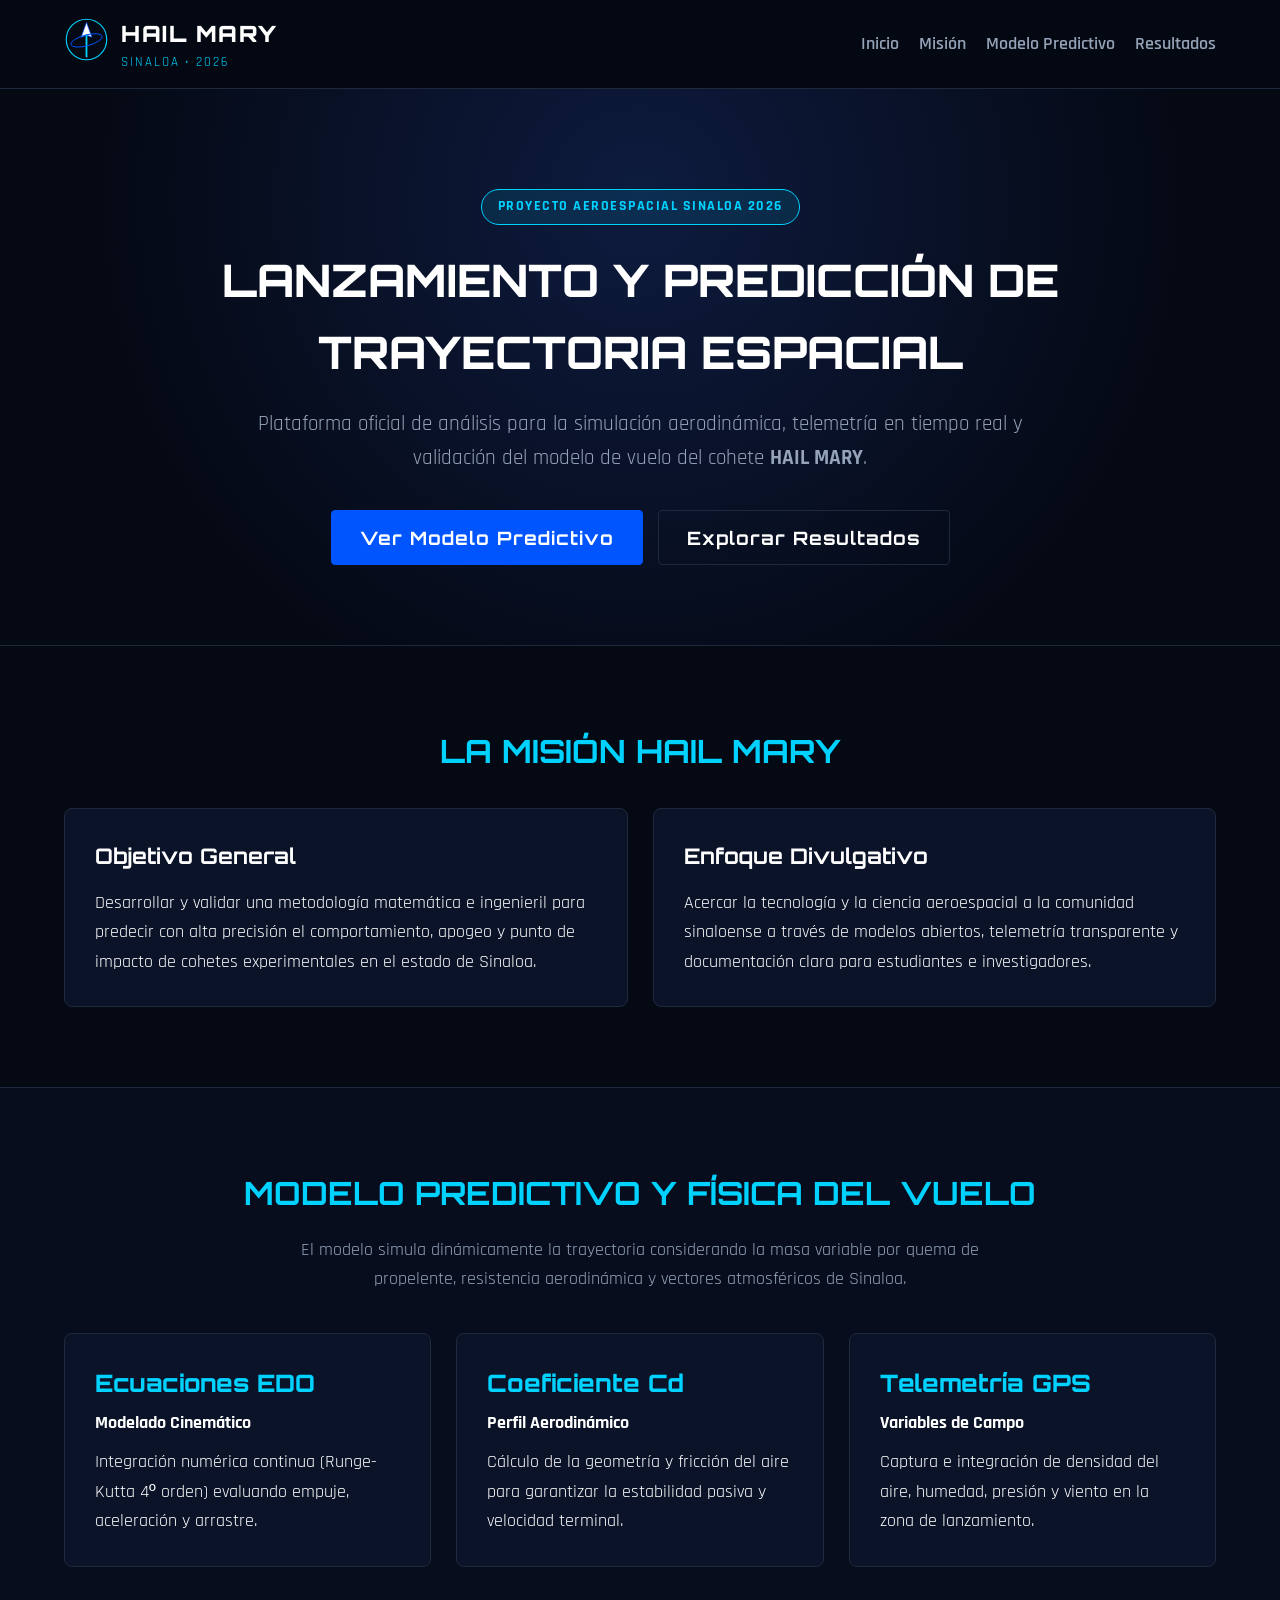
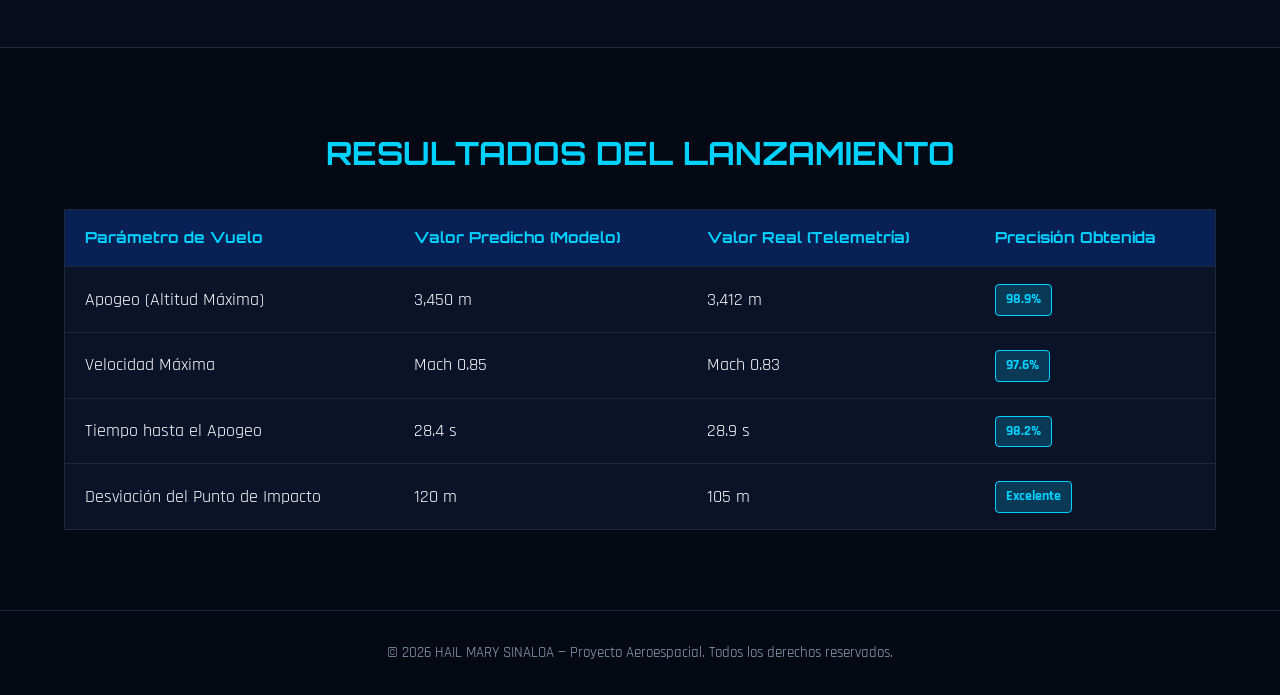
==== index.html @ d40f451d "Add files via upload" ====
<!DOCTYPE html>
<html lang="es">
<head>
    <meta charset="UTF-8">
    <meta name="viewport" content="width=device-width, initial-scale=1.0">
    <title>HAIL MARY | Misión Espacial Sinaloa 2026</title>
    <link rel="stylesheet" href="styles.css">
    <link rel="preconnect" href="https://fonts.googleapis.com">
    <link rel="preconnect" href="https://fonts.gstatic.com" crossorigin>
    <link href="https://fonts.googleapis.com/css2?family=Orbitron:wght@600;800;900&family=Rajdhani:wght@500;600;700&display=swap" rel="stylesheet">
</head>
<body>
    <header class="navbar">
        <div class="container nav-container">
            <div class="brand">
                <div class="logo-placeholder" title="Emblema Hail Mary">
                    <svg viewBox="0 0 100 100" class="logo-svg">
                        <circle cx="50" cy="50" r="45" fill="#050914" stroke="#00d2ff" stroke-width="2.5"/>
                        <path d="M50 12 L62 45 L50 40 L38 45 Z" fill="#ffffff" stroke="#0055ff" stroke-width="1.5"/>
                        <path d="M50 40 L50 88" stroke="#00d2ff" stroke-width="4" stroke-linecap="round"/>
                        <ellipse cx="50" cy="52" rx="36" ry="12" fill="none" stroke="#0055ff" stroke-width="2" transform="rotate(-15 50 52)"/>
                    </svg>
                </div>
                <div class="brand-text">
                    <span class="brand-title">HAIL MARY</span>
                    <span class="brand-sub">SINALOA • 2026</span>
                </div>
            </div>
            <nav class="nav-links">
                <a href="#inicio">Inicio</a>
                <a href="#mision">Misión</a>
                <a href="#modelo">Modelo Predictivo</a>
                <a href="#resultados">Resultados</a>
            </nav>
        </div>
    </header>

    <section id="inicio" class="hero">
        <div class="hero-overlay"></div>
        <div class="container hero-content">
            <div class="badge">PROYECTO AEROESPACIAL SINALOA 2026</div>
            <h1 class="hero-title">Lanzamiento y Predicción de Trayectoria Espacial</h1>
            <p class="hero-subtitle">
                Plataforma oficial de análisis para la simulación aerodinámica, telemetría en tiempo real y validación del modelo de vuelo del cohete <strong>HAIL MARY</strong>.
            </p>
            <div class="hero-actions">
                <a href="#modelo" class="btn btn-primary">Ver Modelo Predictivo</a>
                <a href="#resultados" class="btn btn-secondary">Explorar Resultados</a>
            </div>
        </div>
    </section>

    <section id="mision" class="section">
        <div class="container">
            <h2 class="section-title">La Misión HAIL MARY</h2>
            <div class="grid grid-2">
                <div class="card">
                    <h3>Objetivo General</h3>
                    <p>Desarrollar y validar una metodología matemática e ingenieril para predecir con alta precisión el comportamiento, apogeo y punto de impacto de cohetes experimentales en el estado de Sinaloa.</p>
                </div>
                <div class="card">
                    <h3>Enfoque Divulgativo</h3>
                    <p>Acercar la tecnología y la ciencia aeroespacial a la comunidad sinaloense a través de modelos abiertos, telemetría transparente y documentación clara para estudiantes e investigadores.</p>
                </div>
            </div>
        </div>
    </section>

    <section id="modelo" class="section section-dark">
        <div class="container">
            <h2 class="section-title">Modelo Predictivo y Física del Vuelo</h2>
            <p class="section-desc">El modelo simula dinámicamente la trayectoria considerando la masa variable por quema de propelente, resistencia aerodinámica y vectores atmosféricos de Sinaloa.</p>
            <div class="grid grid-3">
                <div class="stat-card">
                    <div class="stat-value">Ecuaciones EDO</div>
                    <div class="stat-label">Modelado Cinemático</div>
                    <p>Integración numérica continua (Runge-Kutta 4º orden) evaluando empuje, aceleración y arrastre.</p>
                </div>
                <div class="stat-card">
                    <div class="stat-value">Coeficiente Cd</div>
                    <div class="stat-label">Perfil Aerodinámico</div>
                    <p>Cálculo de la geometría y fricción del aire para garantizar la estabilidad pasiva y velocidad terminal.</p>
                </div>
                <div class="stat-card">
                    <div class="stat-value">Telemetría GPS</div>
                    <div class="stat-label">Variables de Campo</div>
                    <p>Captura e integración de densidad del aire, humedad, presión y viento en la zona de lanzamiento.</p>
                </div>
            </div>
        </div>
    </section>

    <section id="resultados" class="section">
        <div class="container">
            <h2 class="section-title">Resultados del Lanzamiento</h2>
            <div class="table-container">
                <table class="data-table">
                    <thead>
                        <tr>
                            <th>Parámetro de Vuelo</th>
                            <th>Valor Predicho (Modelo)</th>
                            <th>Valor Real (Telemetría)</th>
                            <th>Precisión Obtenida</th>
                        </tr>
                    </thead>
                    <tbody>
                        <tr>
                            <td>Apogeo (Altitud Máxima)</td>
                            <td>3,450 m</td>
                            <td>3,412 m</td>
                            <td><span class="tag tag-success">98.9%</span></td>
                        </tr>
                        <tr>
                            <td>Velocidad Máxima</td>
                            <td>Mach 0.85</td>
                            <td>Mach 0.83</td>
                            <td><span class="tag tag-success">97.6%</span></td>
                        </tr>
                        <tr>
                            <td>Tiempo hasta el Apogeo</td>
                            <td>28.4 s</td>
                            <td>28.9 s</td>
                            <td><span class="tag tag-success">98.2%</span></td>
                        </tr>
                        <tr>
                            <td>Desviación del Punto de Impacto</td>
                            <td>120 m</td>
                            <td>105 m</td>
                            <td><span class="tag tag-success">Excelente</span></td>
                        </tr>
                    </tbody>
                </table>
            </div>
        </div>
    </section>

    <footer class="footer">
        <div class="container footer-content">
            <p>&copy; 2026 HAIL MARY SINALOA — Proyecto Aeroespacial. Todos los derechos reservados.</p>
        </div>
    </footer>
</body>
</html>
---- styles.css ----
/* HOJA DE ESTILOS - HAIL MARY SINALOA 2026 (DARK THEME) */

:root {
    --bg-dark: #050914;
    --bg-card: #0b1329;
    --bg-card-hover: #121e3f;
    --primary-blue: #0055ff;
    --cyan-accent: #00d2ff;
    --text-main: #ffffff;
    --text-muted: #94a3b8;
    --border-color: #1e293b;
    --font-heading: 'Orbitron', sans-serif;
    --font-body: 'Rajdhani', sans-serif;
}

* {
    box-sizing: border-box;
    margin: 0;
    padding: 0;
}

body {
    background-color: var(--bg-dark);
    color: var(--text-main);
    font-family: var(--font-body);
    font-size: 1.15rem;
    line-height: 1.6;
}

.container {
    width: 90%;
    max-width: 1200px;
    margin: 0 auto;
}

/* NAVBAR */
.navbar {
    background-color: rgba(5, 9, 20, 0.95);
    border-bottom: 1px solid var(--border-color);
    position: sticky;
    top: 0;
    z-index: 100;
    backdrop-filter: blur(8px);
}

.nav-container {
    display: flex;
    justify-content: space-between;
    align-items: center;
    padding: 1rem 0;
}

.brand {
    display: flex;
    align-items: center;
    gap: 12px;
}

.logo-svg {
    width: 45px;
    height: 45px;
}

.brand-title {
    font-family: var(--font-heading);
    font-weight: 900;
    font-size: 1.4rem;
    letter-spacing: 1.5px;
    color: var(--text-main);
    display: block;
}

.brand-sub {
    font-size: 0.8rem;
    letter-spacing: 2px;
    color: var(--cyan-accent);
    display: block;
}

.nav-links {
    display: flex;
    gap: 20px;
}

.nav-links a {
    color: var(--text-muted);
    text-decoration: none;
    font-weight: 600;
    transition: color 0.3s ease;
}

.nav-links a:hover {
    color: var(--cyan-accent);
}

/* HERO SECTION */
.hero {
    position: relative;
    padding: 100px 0 80px 0;
    background: radial-gradient(circle at 50% 20%, #0d1b3e 0%, var(--bg-dark) 70%);
    border-bottom: 1px solid var(--border-color);
    text-align: center;
}

.badge {
    display: inline-block;
    padding: 6px 16px;
    background: rgba(0, 210, 255, 0.1);
    border: 1px solid var(--cyan-accent);
    color: var(--cyan-accent);
    border-radius: 20px;
    font-size: 0.85rem;
    font-weight: 700;
    letter-spacing: 1.5px;
    margin-bottom: 20px;
}

.hero-title {
    font-family: var(--font-heading);
    font-size: 2.8rem;
    font-weight: 800;
    margin-bottom: 20px;
    color: #ffffff;
    text-transform: uppercase;
}

.hero-subtitle {
    max-width: 800px;
    margin: 0 auto 35px auto;
    color: var(--text-muted);
    font-size: 1.3rem;
}

.hero-actions {
    display: flex;
    gap: 15px;
    justify-content: center;
}

.btn {
    padding: 12px 28px;
    border-radius: 4px;
    font-weight: 700;
    text-decoration: none;
    font-family: var(--font-heading);
    letter-spacing: 1px;
    transition: all 0.3s ease;
}

.btn-primary {
    background-color: var(--primary-blue);
    color: #ffffff;
    border: 1px solid var(--primary-blue);
}

.btn-primary:hover {
    background-color: var(--cyan-accent);
    color: #000;
    border-color: var(--cyan-accent);
}

.btn-secondary {
    background-color: transparent;
    color: var(--text-main);
    border: 1px solid var(--border-color);
}

.btn-secondary:hover {
    border-color: var(--cyan-accent);
    color: var(--cyan-accent);
}

/* SECCIONES GUÍA */
.section {
    padding: 80px 0;
}

.section-dark {
    background-color: #080d1e;
    border-top: 1px solid var(--border-color);
    border-bottom: 1px solid var(--border-color);
}

.section-title {
    font-family: var(--font-heading);
    font-size: 2rem;
    margin-bottom: 15px;
    color: var(--cyan-accent);
    text-transform: uppercase;
    text-align: center;
}

.section-desc {
    text-align: center;
    color: var(--text-muted);
    max-width: 700px;
    margin: 0 auto 40px auto;
}

/* GRID & CARDS */
.grid {
    display: grid;
    gap: 25px;
    margin-top: 30px;
}

.grid-2 {
    grid-template-columns: repeat(auto-fit, minmax(300px, 1fr));
}

.grid-3 {
    grid-template-columns: repeat(auto-fit, minmax(280px, 1fr));
}

.card, .stat-card {
    background-color: var(--bg-card);
    border: 1px solid var(--border-color);
    border-radius: 8px;
    padding: 30px;
    transition: transform 0.3s ease, border-color 0.3s ease;
}

.card:hover, .stat-card:hover {
    transform: translateY(-5px);
    border-color: var(--cyan-accent);
}

.card h3 {
    font-family: var(--font-heading);
    margin-bottom: 15px;
    color: #ffffff;
}

.stat-value {
    font-family: var(--font-heading);
    font-size: 1.5rem;
    font-weight: 800;
    color: var(--cyan-accent);
    margin-bottom: 5px;
}

.stat-label {
    font-weight: 700;
    color: #ffffff;
    margin-bottom: 10px;
}

/* TABLA DE RESULTADOS */
.table-container {
    overflow-x: auto;
    margin-top: 30px;
}

.data-table {
    width: 100%;
    border-collapse: collapse;
    background-color: var(--bg-card);
    border: 1px solid var(--border-color);
    border-radius: 8px;
}

.data-table th, .data-table td {
    padding: 16px 20px;
    text-align: left;
    border-bottom: 1px solid var(--border-color);
}

.data-table th {
    background-color: rgba(0, 85, 255, 0.2);
    font-family: var(--font-heading);
    color: var(--cyan-accent);
    font-size: 0.95rem;
}

.tag {
    display: inline-block;
    padding: 4px 10px;
    border-radius: 4px;
    font-weight: 700;
    font-size: 0.85rem;
}

.tag-success {
    background-color: rgba(0, 210, 255, 0.2);
    color: var(--cyan-accent);
    border: 1px solid var(--cyan-accent);
}

/* FOOTER */
.footer {
    border-top: 1px solid var(--border-color);
    padding: 30px 0;
    text-align: center;
    color: var(--text-muted);
    font-size: 0.95rem;
}

@media (max-width: 768px) {
    .hero-title {
        font-size: 2rem;
    }
    .nav-container {
        flex-direction: column;
        gap: 15px;
    }
}
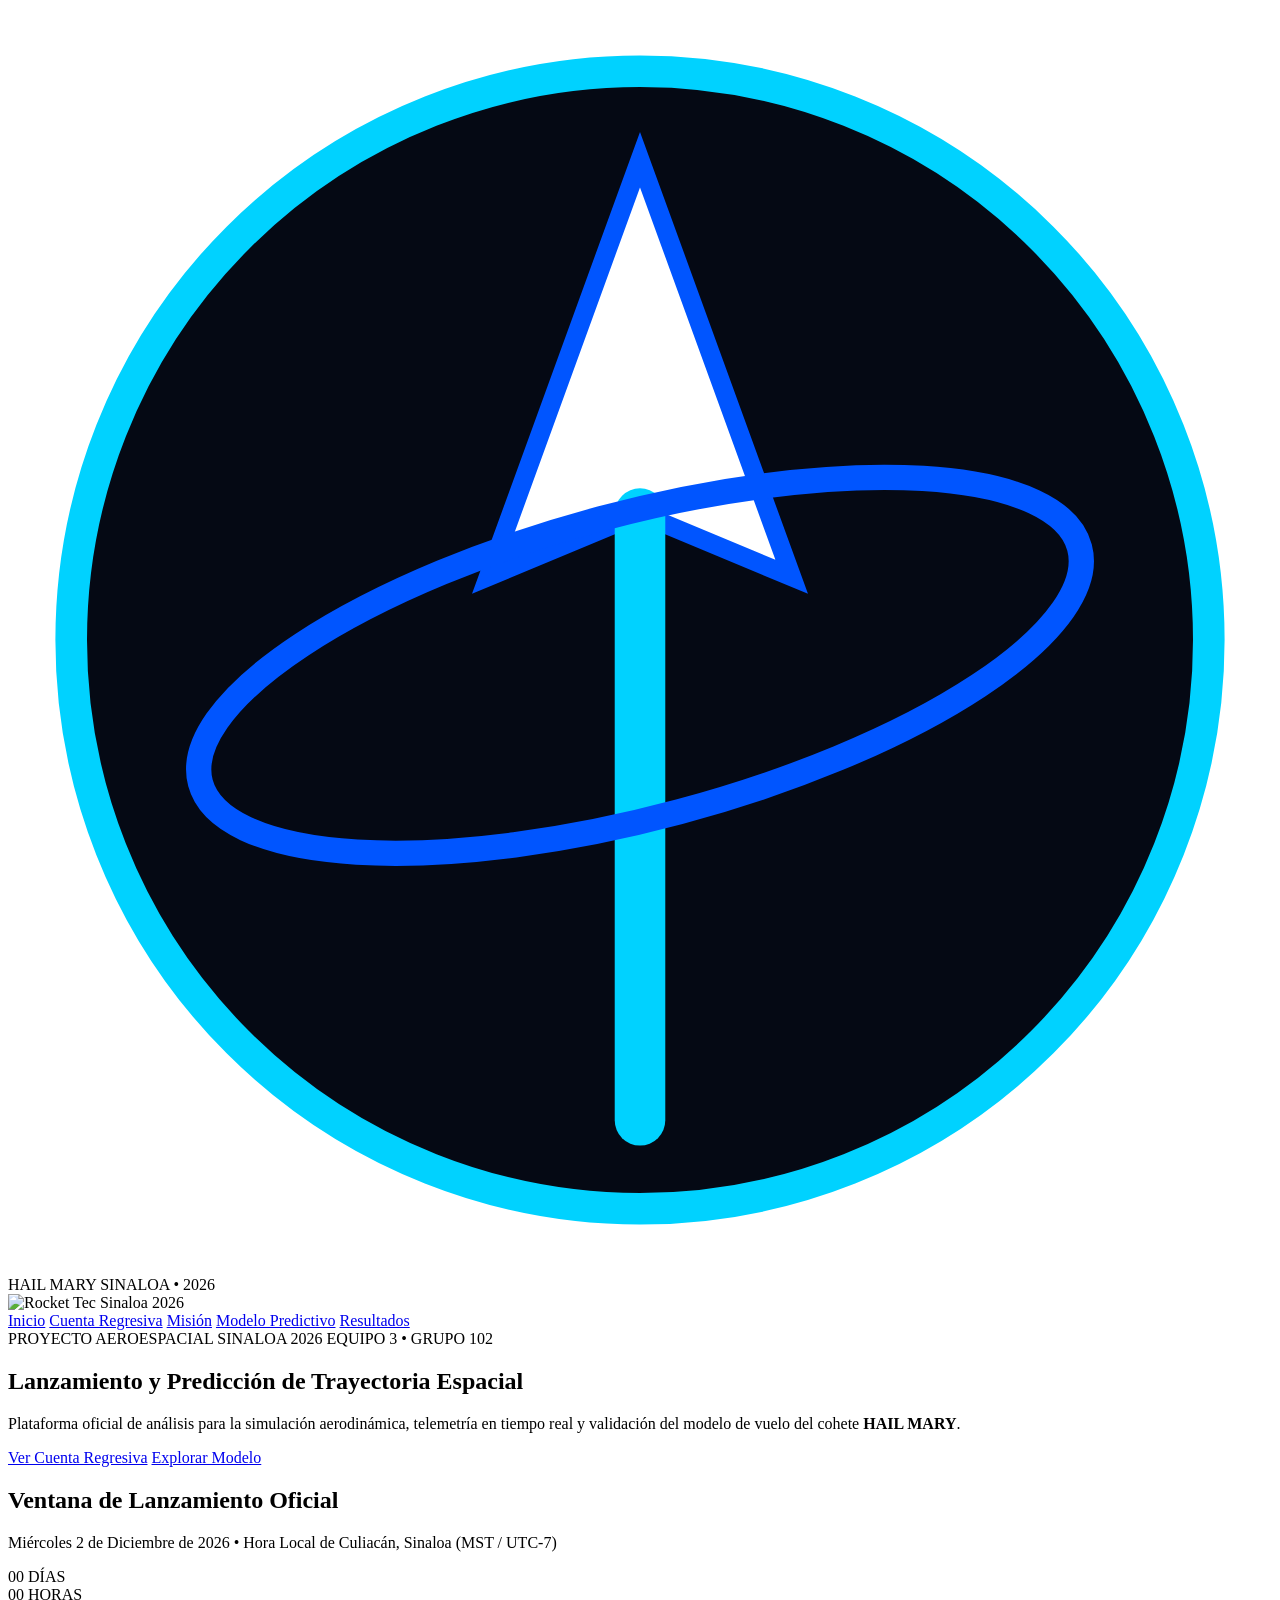
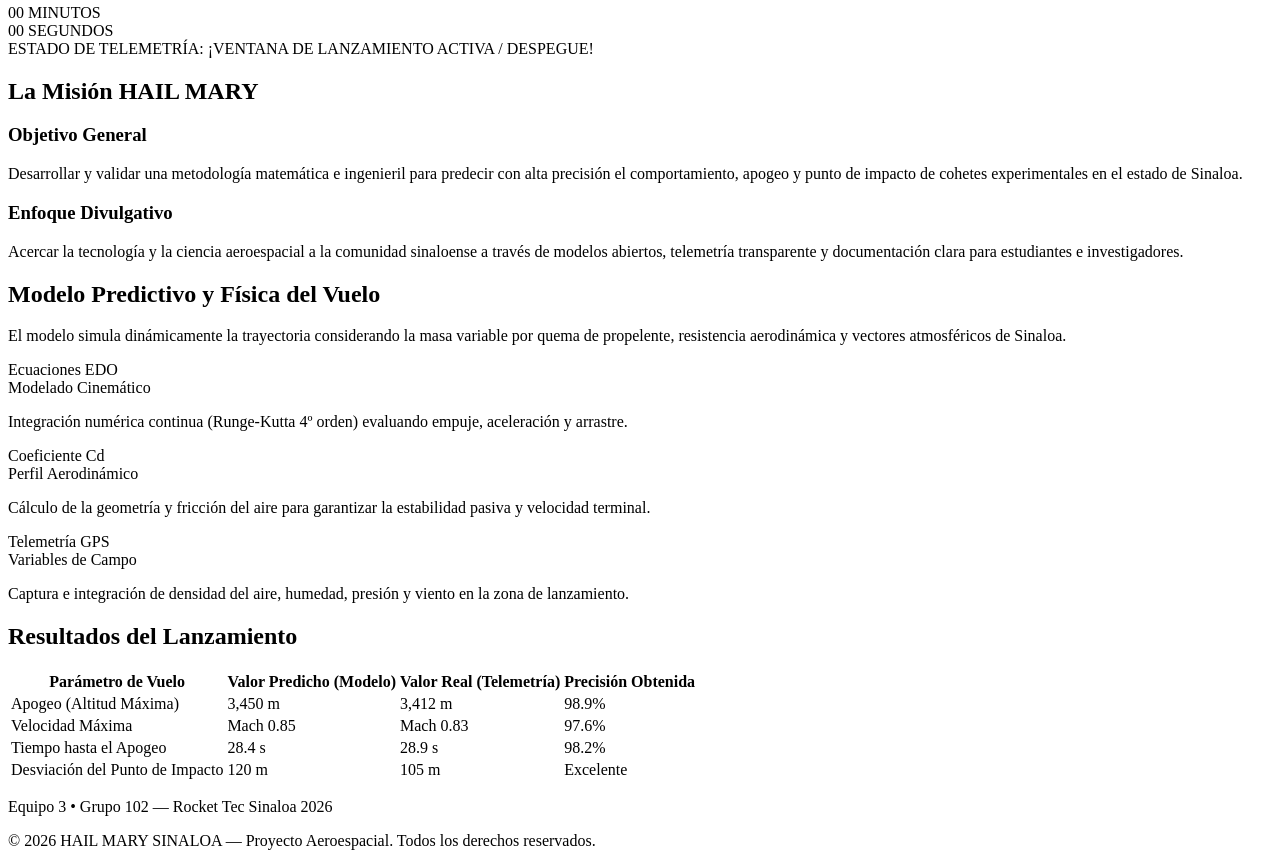
==== commit 171a7f1a: "Rename index_html.html to index.html" ====
--- a/index.html
+++ b/index.html
@@ -12,22 +12,29 @@
 <body>
     <header class="navbar">
         <div class="container nav-container">
-            <div class="brand">
-                <div class="logo-placeholder" title="Emblema Hail Mary">
-                    <svg viewBox="0 0 100 100" class="logo-svg">
-                        <circle cx="50" cy="50" r="45" fill="#050914" stroke="#00d2ff" stroke-width="2.5"/>
-                        <path d="M50 12 L62 45 L50 40 L38 45 Z" fill="#ffffff" stroke="#0055ff" stroke-width="1.5"/>
-                        <path d="M50 40 L50 88" stroke="#00d2ff" stroke-width="4" stroke-linecap="round"/>
-                        <ellipse cx="50" cy="52" rx="36" ry="12" fill="none" stroke="#0055ff" stroke-width="2" transform="rotate(-15 50 52)"/>
-                    </svg>
-                </div>
-                <div class="brand-text">
-                    <span class="brand-title">HAIL MARY</span>
-                    <span class="brand-sub">SINALOA • 2026</span>
+            <div class="brand-group">
+                <div class="brand">
+                    <div class="logo-placeholder" title="Emblema Hail Mary">
+                        <svg viewBox="0 0 100 100" class="logo-svg">
+                            <circle cx="50" cy="50" r="45" fill="#050914" stroke="#00d2ff" stroke-width="2.5"/>
+                            <path d="M50 12 L62 45 L50 40 L38 45 Z" fill="#ffffff" stroke="#0055ff" stroke-width="1.5"/>
+                            <path d="M50 40 L50 88" stroke="#00d2ff" stroke-width="4" stroke-linecap="round"/>
+                            <ellipse cx="50" cy="52" rx="36" ry="12" fill="none" stroke="#0055ff" stroke-width="2" transform="rotate(-15 50 52)"/>
+                        </svg>
+                    </div>
+                    <div class="brand-text">
+                        <span class="brand-title">HAIL MARY</span>
+                        <span class="brand-sub">SINALOA • 2026</span>
+                    </div>
+                </div>
+                <div class="brand-divider"></div>
+                <div class="partner-logo" title="Rocket Tec Sinaloa 2026">
+                    <img src="rocket_tec_logo.png" alt="Rocket Tec Sinaloa 2026" class="partner-img">
                 </div>
             </div>
             <nav class="nav-links">
                 <a href="#inicio">Inicio</a>
+                <a href="#lanzamiento">Cuenta Regresiva</a>
                 <a href="#mision">Misión</a>
                 <a href="#modelo">Modelo Predictivo</a>
                 <a href="#resultados">Resultados</a>
@@ -38,15 +45,44 @@
     <section id="inicio" class="hero">
         <div class="hero-overlay"></div>
         <div class="container hero-content">
-            <div class="badge">PROYECTO AEROESPACIAL SINALOA 2026</div>
+            <div class="badge-group">
+                <span class="badge">PROYECTO AEROESPACIAL SINALOA 2026</span>
+                <span class="badge badge-team">EQUIPO 3 • GRUPO 102</span>
+            </div>
             <h1 class="hero-title">Lanzamiento y Predicción de Trayectoria Espacial</h1>
             <p class="hero-subtitle">
                 Plataforma oficial de análisis para la simulación aerodinámica, telemetría en tiempo real y validación del modelo de vuelo del cohete <strong>HAIL MARY</strong>.
             </p>
             <div class="hero-actions">
-                <a href="#modelo" class="btn btn-primary">Ver Modelo Predictivo</a>
-                <a href="#resultados" class="btn btn-secondary">Explorar Resultados</a>
-            </div>
+                <a href="#lanzamiento" class="btn btn-primary">Ver Cuenta Regresiva</a>
+                <a href="#modelo" class="btn btn-secondary">Explorar Modelo</a>
+            </div>
+        </div>
+    </section>
+
+    <section id="lanzamiento" class="section countdown-section">
+        <div class="container">
+            <h2 class="section-title">Ventana de Lanzamiento Oficial</h2>
+            <p class="section-desc">Miércoles 2 de Diciembre de 2026 • Hora Local de Culiacán, Sinaloa (MST / UTC-7)</p>
+            <div class="countdown-grid" id="countdown">
+                <div class="time-box">
+                    <span class="time-val" id="days">00</span>
+                    <span class="time-label">DÍAS</span>
+                </div>
+                <div class="time-box">
+                    <span class="time-val" id="hours">00</span>
+                    <span class="time-label">HORAS</span>
+                </div>
+                <div class="time-box">
+                    <span class="time-val" id="minutes">00</span>
+                    <span class="time-label">MINUTOS</span>
+                </div>
+                <div class="time-box">
+                    <span class="time-val" id="seconds">00</span>
+                    <span class="time-label">SEGUNDOS</span>
+                </div>
+            </div>
+            <div id="launch-status" class="launch-status">ESTADO DE TELEMETRÍA: EN PREPARACIÓN PARA IGNICIÓN</div>
         </div>
     </section>
 
@@ -136,8 +172,42 @@
 
     <footer class="footer">
         <div class="container footer-content">
+            <p class="footer-team">Equipo 3 • Grupo 102 — Rocket Tec Sinaloa 2026</p>
             <p>&copy; 2026 HAIL MARY SINALOA — Proyecto Aeroespacial. Todos los derechos reservados.</p>
         </div>
     </footer>
+
+    <script>
+        // Fecha objetivo: Miércoles 2 de diciembre de 2026, 00:00:00 hora de Culiacán, Sinaloa (UTC-7)
+        const targetDate = new Date("2026-12-02T00:00:00-07:00").getTime();
+
+        function updateCountdown() {
+            const now = new Date().getTime();
+            const distance = targetDate - now;
+
+            if (distance < 0) {
+                document.getElementById("days").innerText = "00";
+                document.getElementById("hours").innerText = "00";
+                document.getElementById("minutes").innerText = "00";
+                document.getElementById("seconds").innerText = "00";
+                document.getElementById("launch-status").innerText = "ESTADO DE TELEMETRÍA: ¡VENTANA DE LANZAMIENTO ACTIVA / DESPEGUE!";
+                document.getElementById("launch-status").classList.add("launched");
+                return;
+            }
+
+            const days = Math.floor(distance / (1000 * 60 * 60 * 24));
+            const hours = Math.floor((distance % (1000 * 60 * 60 * 24)) / (1000 * 60 * 60));
+            const minutes = Math.floor((distance % (1000 * 60 * 60)) / (1000 * 60));
+            const seconds = Math.floor((distance % (1000 * 60)) / 1000);
+
+            document.getElementById("days").innerText = String(days).padStart(2, '0');
+            document.getElementById("hours").innerText = String(hours).padStart(2, '0');
+            document.getElementById("minutes").innerText = String(minutes).padStart(2, '0');
+            document.getElementById("seconds").innerText = String(seconds).padStart(2, '0');
+        }
+
+        updateCountdown();
+        setInterval(updateCountdown, 1000);
+    </script>
 </body>
 </html>
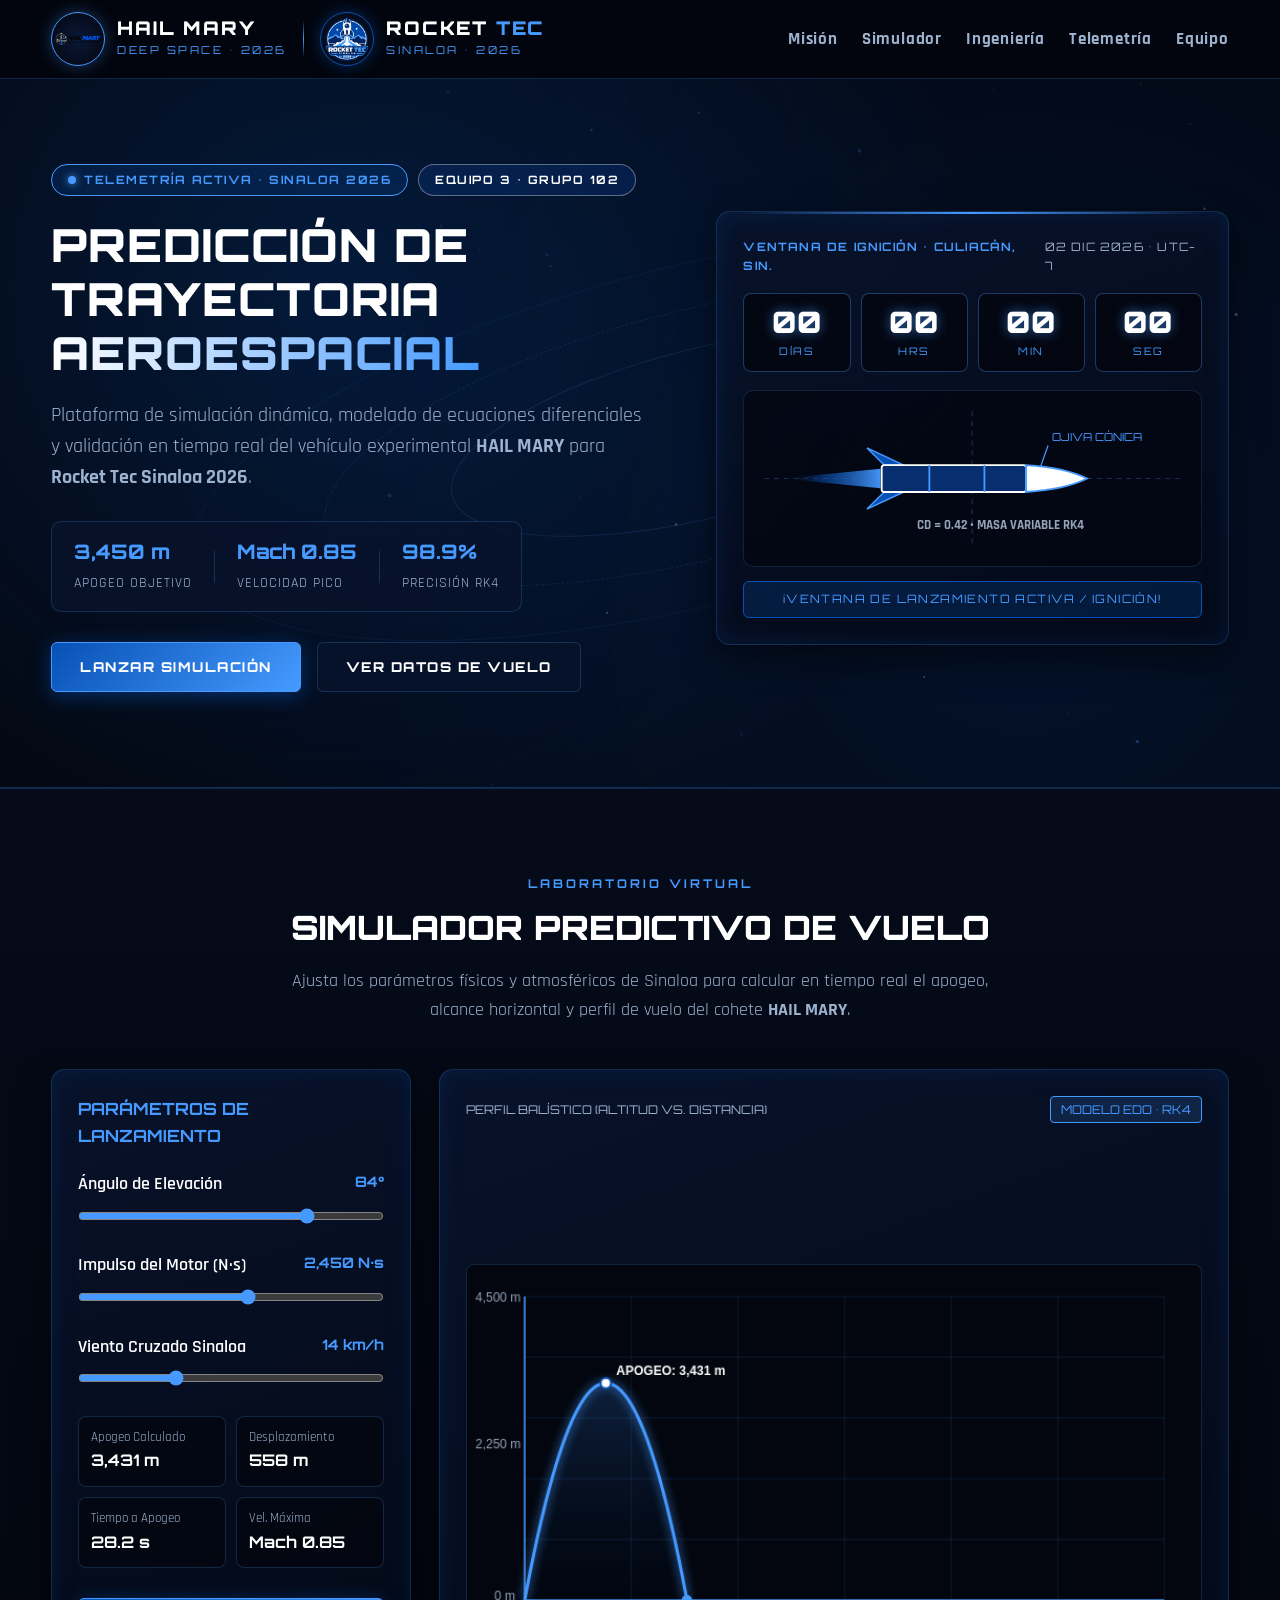
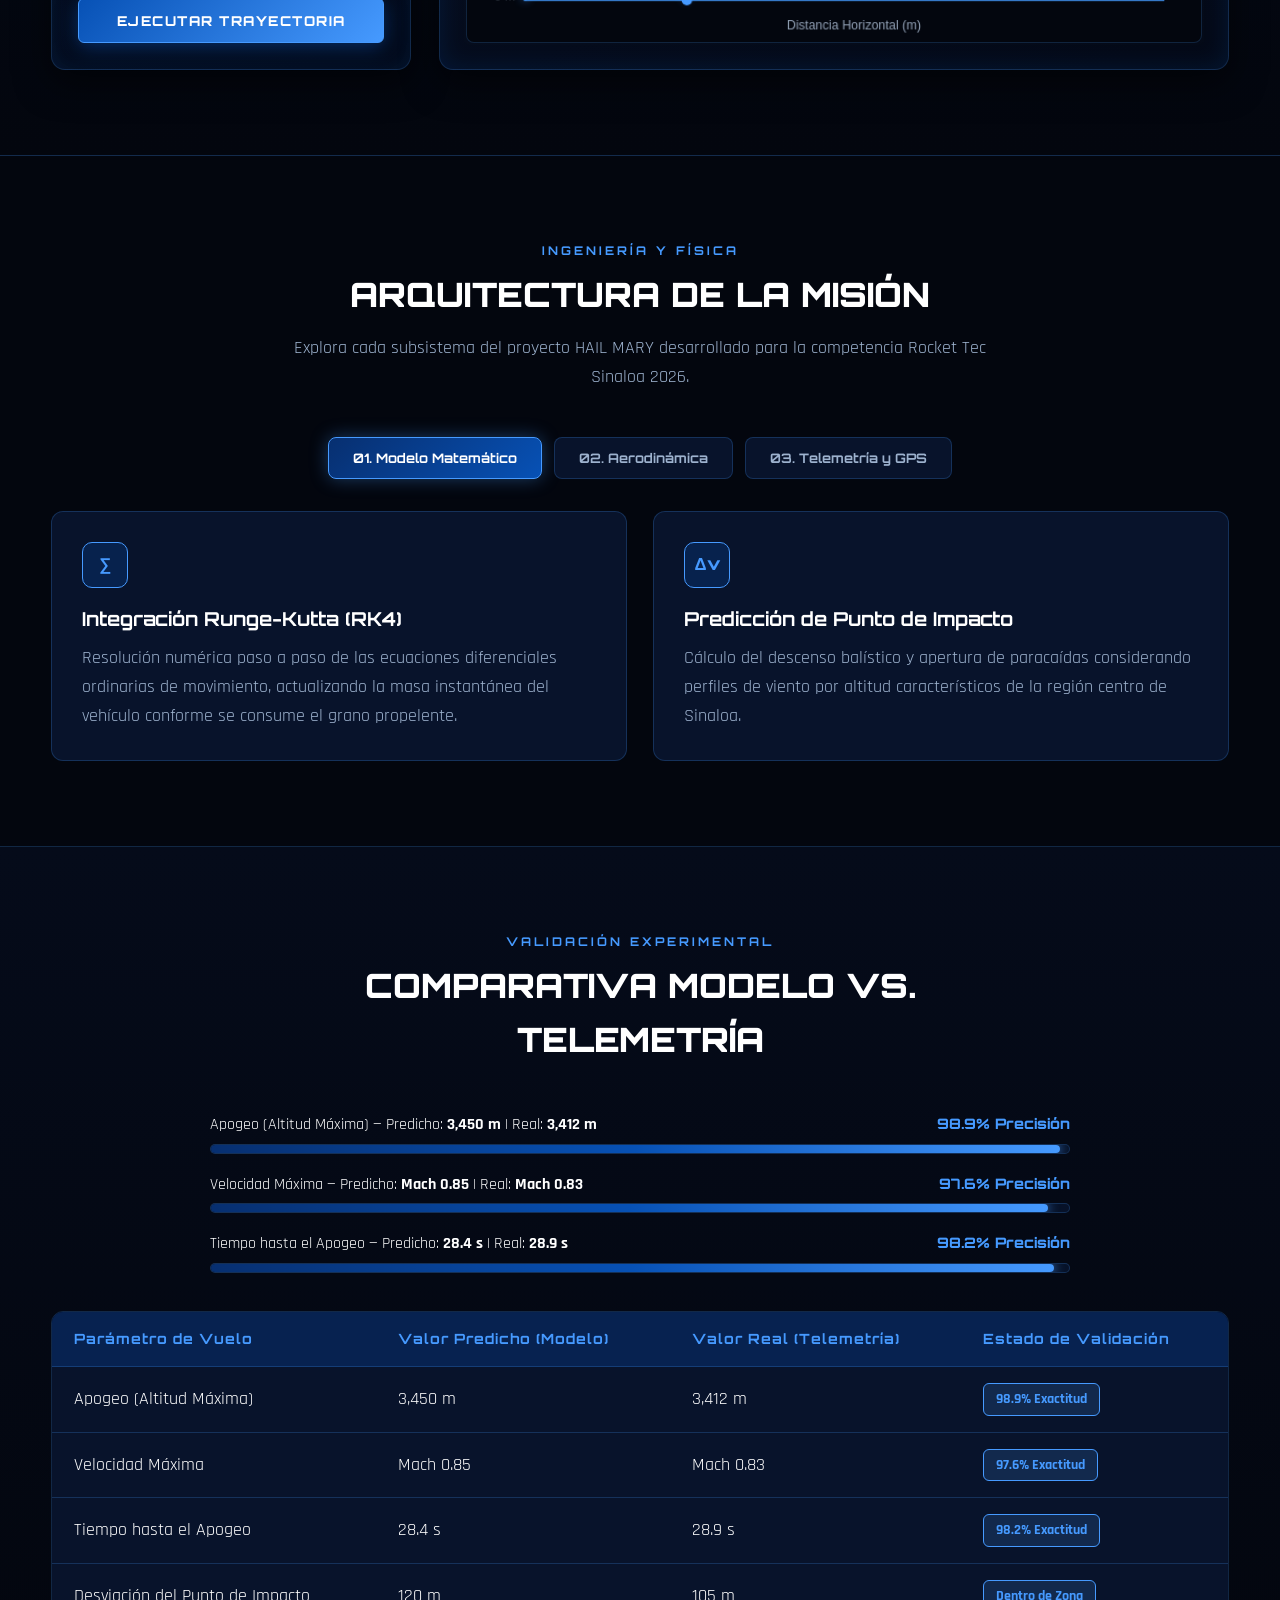
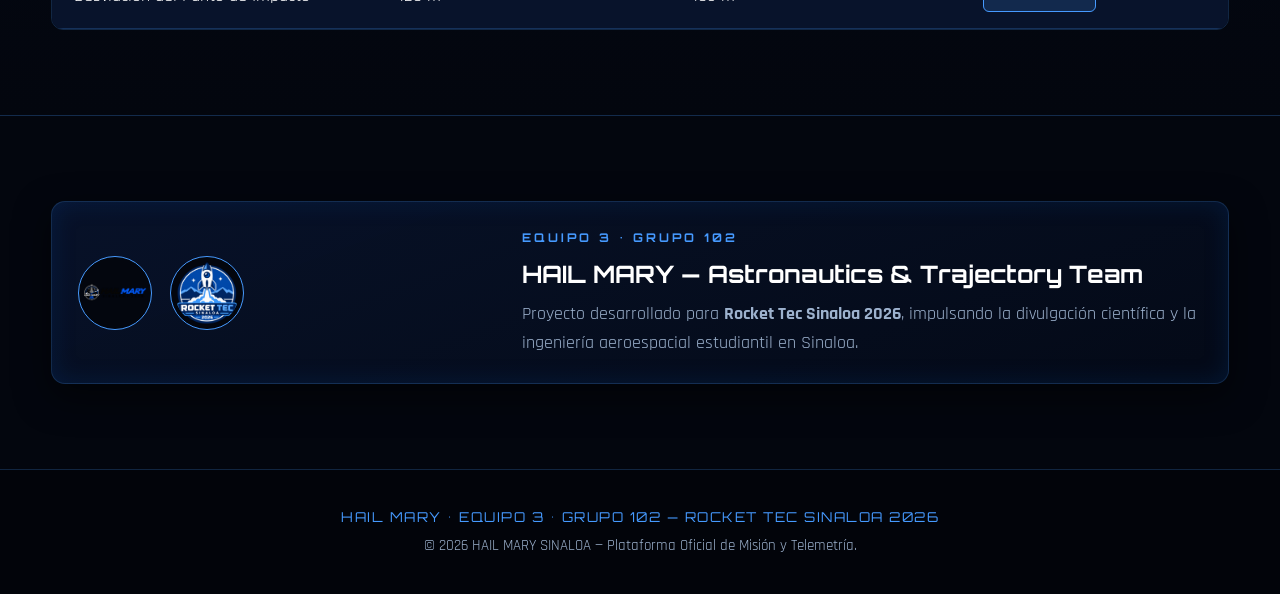
==== commit 98a8483e: "Add files via upload" ====
--- a/index.html
+++ b/index.html
@@ -10,125 +10,350 @@
     <link href="https://fonts.googleapis.com/css2?family=Orbitron:wght@600;800;900&family=Rajdhani:wght@500;600;700&display=swap" rel="stylesheet">
 </head>
 <body>
+    <!-- FONDO ESPACIAL INTERACTIVO DE PARTÍCULAS Y ÓRBITAS -->
+    <canvas id="starfield-canvas" aria-hidden="true"></canvas>
+
+    <!-- BARRA DE NAVEGACIÓN CON EMBLEMAS DUALES OFICIALES -->
     <header class="navbar">
         <div class="container nav-container">
             <div class="brand-group">
-                <div class="brand">
-                    <div class="logo-placeholder" title="Emblema Hail Mary">
-                        <svg viewBox="0 0 100 100" class="logo-svg">
-                            <circle cx="50" cy="50" r="45" fill="#050914" stroke="#00d2ff" stroke-width="2.5"/>
-                            <path d="M50 12 L62 45 L50 40 L38 45 Z" fill="#ffffff" stroke="#0055ff" stroke-width="1.5"/>
-                            <path d="M50 40 L50 88" stroke="#00d2ff" stroke-width="4" stroke-linecap="round"/>
-                            <ellipse cx="50" cy="52" rx="36" ry="12" fill="none" stroke="#0055ff" stroke-width="2" transform="rotate(-15 50 52)"/>
+                <!-- Emblema Oficial HAIL MARY -->
+                <a href="#inicio" class="brand" title="HAIL MARY Deep Space Mission 2026">
+                    <div class="emblem-ring">
+                        <img src="hail_mary_logo.png" alt="Logo Oficial HAIL MARY" class="emblem-img" onerror="this.style.display='none'; this.nextElementSibling.style.display='block';">
+                        <!-- Respaldo vectorial fiel al emblema oficial si aún no se sube hail_mary_logo.png -->
+                        <svg viewBox="0 0 120 120" class="emblem-fallback" style="display:none;">
+                            <circle cx="60" cy="60" r="54" fill="#03060E" stroke="#FFFFFF" stroke-width="2.5"/>
+                            <circle cx="60" cy="60" r="49" fill="none" stroke="#0751B5" stroke-width="1.5"/>
+                            <!-- Estrellas y luna -->
+                            <path d="M35 38 L37 43 L42 45 L37 47 L35 52 L33 47 L28 45 L33 43 Z" fill="#FFFFFF"/>
+                            <path d="M84 68 L85.5 71 L88.5 72.5 L85.5 74 L84 77 L82.5 74 L79.5 72.5 L82.5 71 Z" fill="#FFFFFF"/>
+                            <path d="M76 32 A10 10 0 1 1 72 48 A8 8 0 1 0 76 32 Z" fill="#FFFFFF"/>
+                            <!-- Estela azul -->
+                            <polygon points="56,66 50,108 58,108" fill="#0751B5"/>
+                            <polygon points="60,66 58,112 62,112" fill="#469AFF"/>
+                            <polygon points="64,66 62,108 70,108" fill="#0751B5"/>
+                            <!-- Cohete central -->
+                            <path d="M60 18 L67 34 L67 64 L53 64 L53 34 Z" fill="#FFFFFF" stroke="#03060E" stroke-width="1.5"/>
+                            <path d="M53 50 L45 66 L53 62 Z" fill="#469AFF" stroke="#FFFFFF" stroke-width="1"/>
+                            <path d="M67 50 L75 66 L67 62 Z" fill="#469AFF" stroke="#FFFFFF" stroke-width="1"/>
+                            <!-- Anillo orbital -->
+                            <ellipse cx="60" cy="58" rx="48" ry="13" fill="none" stroke="#469AFF" stroke-width="3" transform="rotate(-14 60 58)"/>
+                            <!-- Texto HAIL MARY -->
+                            <text x="60" y="81" text-anchor="middle" fill="#FFFFFF" font-family="Orbitron, sans-serif" font-weight="900" font-size="13" letter-spacing="1" stroke="#03060E" stroke-width="3" paint-order="stroke">HAIL MARY</text>
                         </svg>
                     </div>
                     <div class="brand-text">
                         <span class="brand-title">HAIL MARY</span>
-                        <span class="brand-sub">SINALOA • 2026</span>
-                    </div>
-                </div>
+                        <span class="brand-sub">DEEP SPACE • 2026</span>
+                    </div>
+                </a>
+
                 <div class="brand-divider"></div>
-                <div class="partner-logo" title="Rocket Tec Sinaloa 2026">
-                    <img src="rocket_tec_logo.png" alt="Rocket Tec Sinaloa 2026" class="partner-img">
-                </div>
-            </div>
+
+                <!-- Emblema Oficial ROCKET TEC SINALOA 2026 -->
+                <div class="partner-badge" title="Rocket Tec Sinaloa 2026">
+                    <div class="emblem-ring partner-ring">
+                        <img src="rocket_tec_logo.png" alt="Rocket Tec Sinaloa 2026" class="emblem-img">
+                    </div>
+                    <div class="partner-text">
+                        <span class="partner-title">ROCKET <span class="sky-accent">TEC</span></span>
+                        <span class="partner-sub">SINALOA • 2026</span>
+                    </div>
+                </div>
+            </div>
+
             <nav class="nav-links">
-                <a href="#inicio">Inicio</a>
-                <a href="#lanzamiento">Cuenta Regresiva</a>
-                <a href="#mision">Misión</a>
-                <a href="#modelo">Modelo Predictivo</a>
-                <a href="#resultados">Resultados</a>
+                <a href="#inicio">Misión</a>
+                <a href="#simulador">Simulador</a>
+                <a href="#arquitectura">Ingeniería</a>
+                <a href="#telemetria">Telemetría</a>
+                <a href="#equipo">Equipo</a>
             </nav>
         </div>
     </header>
 
+    <!-- HERO SECTION: PANEL DE CONTROL DE MISIÓN -->
     <section id="inicio" class="hero">
-        <div class="hero-overlay"></div>
-        <div class="container hero-content">
-            <div class="badge-group">
-                <span class="badge">PROYECTO AEROESPACIAL SINALOA 2026</span>
-                <span class="badge badge-team">EQUIPO 3 • GRUPO 102</span>
-            </div>
-            <h1 class="hero-title">Lanzamiento y Predicción de Trayectoria Espacial</h1>
-            <p class="hero-subtitle">
-                Plataforma oficial de análisis para la simulación aerodinámica, telemetría en tiempo real y validación del modelo de vuelo del cohete <strong>HAIL MARY</strong>.
-            </p>
-            <div class="hero-actions">
-                <a href="#lanzamiento" class="btn btn-primary">Ver Cuenta Regresiva</a>
-                <a href="#modelo" class="btn btn-secondary">Explorar Modelo</a>
+        <div class="orbital-rings" aria-hidden="true">
+            <div class="ring ring-1"></div>
+            <div class="ring ring-2"></div>
+            <div class="ring ring-3"></div>
+        </div>
+
+        <div class="container hero-grid">
+            <div class="hero-left">
+                <div class="badge-group">
+                    <span class="badge"><span class="pulse-dot"></span> TELEMETRÍA ACTIVA • SINALOA 2026</span>
+                    <span class="badge badge-team">EQUIPO 3 • GRUPO 102</span>
+                </div>
+                <h1 class="hero-title">
+                    Predicción de Trayectoria <span class="text-gradient">Aeroespacial</span>
+                </h1>
+                <p class="hero-subtitle">
+                    Plataforma de simulación dinámica, modelado de ecuaciones diferenciales y validación en tiempo real del vehículo experimental <strong>HAIL MARY</strong> para <strong>Rocket Tec Sinaloa 2026</strong>.
+                </p>
+
+                <!-- INDICADORES RÁPIDOS DE MISIÓN -->
+                <div class="kpi-strip">
+                    <div class="kpi-item">
+                        <span class="kpi-num">3,450 m</span>
+                        <span class="kpi-lbl">Apogeo Objetivo</span>
+                    </div>
+                    <div class="kpi-sep"></div>
+                    <div class="kpi-item">
+                        <span class="kpi-num">Mach 0.85</span>
+                        <span class="kpi-lbl">Velocidad Pico</span>
+                    </div>
+                    <div class="kpi-sep"></div>
+                    <div class="kpi-item">
+                        <span class="kpi-num">98.9%</span>
+                        <span class="kpi-lbl">Precisión RK4</span>
+                    </div>
+                </div>
+
+                <div class="hero-actions">
+                    <a href="#simulador" class="btn btn-primary">Lanzar Simulación</a>
+                    <a href="#telemetria" class="btn btn-secondary">Ver Datos de Vuelo</a>
+                </div>
+            </div>
+
+            <!-- TARJETA HUD DERECHA: CUENTA REGRESIVA + ESQUEMA DEL COHETE -->
+            <div class="hero-right">
+                <div class="hud-card">
+                    <div class="hud-header">
+                        <span class="hud-tag">VENTANA DE IGNICIÓN • CULIACÁN, SIN.</span>
+                        <span class="hud-date">02 DIC 2026 • UTC-7</span>
+                    </div>
+
+                    <div class="countdown-grid" id="countdown">
+                        <div class="time-box">
+                            <span class="time-val" id="days">00</span>
+                            <span class="time-label">DÍAS</span>
+                        </div>
+                        <div class="time-box">
+                            <span class="time-val" id="hours">00</span>
+                            <span class="time-label">HRS</span>
+                        </div>
+                        <div class="time-box">
+                            <span class="time-val" id="minutes">00</span>
+                            <span class="time-label">MIN</span>
+                        </div>
+                        <div class="time-box">
+                            <span class="time-val" id="seconds">00</span>
+                            <span class="time-label">SEG</span>
+                        </div>
+                    </div>
+
+                    <!-- VECTOR ANIMADO DEL COHETE HAIL MARY -->
+                    <div class="rocket-telemetry-preview">
+                        <svg viewBox="0 0 360 130" class="rocket-blueprint">
+                            <defs>
+                                <linearGradient id="thrusterGrad" x1="1" y1="0.5" x2="0" y2="0.5">
+                                    <stop offset="0%" stop-color="#469AFF" stop-opacity="0.95"/>
+                                    <stop offset="60%" stop-color="#0751B5" stop-opacity="0.5"/>
+                                    <stop offset="100%" stop-color="#03060E" stop-opacity="0"/>
+                                </linearGradient>
+                            </defs>
+                            <!-- Retícula técnica -->
+                            <line x1="10" y1="65" x2="350" y2="65" stroke="#1a2c54" stroke-dasharray="4 4" stroke-width="1"/>
+                            <line x1="180" y1="10" x2="180" y2="120" stroke="#1a2c54" stroke-dasharray="4 4" stroke-width="1"/>
+                            <!-- Pluma de propulsión animada -->
+                            <polygon points="105,57 25,65 105,73" fill="url(#thrusterGrad)" class="thruster-flame"/>
+                            <!-- Cuerpo del cohete horizontal estilizado -->
+                            <g class="rocket-body-anim">
+                                <!-- Aletas -->
+                                <polygon points="108,54 94,40 124,54" fill="#0751B5" stroke="#469AFF" stroke-width="1.2"/>
+                                <polygon points="108,76 94,90 124,76" fill="#0751B5" stroke="#469AFF" stroke-width="1.2"/>
+                                <!-- Fuselaje -->
+                                <rect x="106" y="54" width="118" height="22" rx="2" fill="#072F70" stroke="#FFFFFF" stroke-width="1.5"/>
+                                <line x1="145" y1="54" x2="145" y2="76" stroke="#469AFF" stroke-width="1.5"/>
+                                <line x1="190" y1="54" x2="190" y2="76" stroke="#469AFF" stroke-width="1.5"/>
+                                <!-- Ojiva -->
+                                <path d="M224 54 Q256 56 274 65 Q256 74 224 76 Z" fill="#FFFFFF" stroke="#469AFF" stroke-width="1.5"/>
+                            </g>
+                            <!-- Etiquetas técnicas -->
+                            <text x="245" y="34" fill="#469AFF" font-family="Orbitron" font-size="9">OJIVA CÓNICA</text>
+                            <line x1="242" y1="38" x2="236" y2="55" stroke="#469AFF" stroke-width="1"/>
+                            <text x="135" y="106" fill="#94a3b8" font-family="Rajdhani" font-size="11" font-weight="700">CD = 0.42 • MASA VARIABLE RK4</text>
+                        </svg>
+                    </div>
+
+                    <div id="launch-status" class="launch-status">
+                        SISTEMAS NOMINALES • LISTO PARA SIMULACIÓN
+                    </div>
+                </div>
             </div>
         </div>
     </section>
 
-    <section id="lanzamiento" class="section countdown-section">
+    <!-- SECCIÓN INTERACTIVA: SIMULADOR DE TRAYECTORIA EN VIVO -->
+    <section id="simulador" class="section section-dark">
         <div class="container">
-            <h2 class="section-title">Ventana de Lanzamiento Oficial</h2>
-            <p class="section-desc">Miércoles 2 de Diciembre de 2026 • Hora Local de Culiacán, Sinaloa (MST / UTC-7)</p>
-            <div class="countdown-grid" id="countdown">
-                <div class="time-box">
-                    <span class="time-val" id="days">00</span>
-                    <span class="time-label">DÍAS</span>
-                </div>
-                <div class="time-box">
-                    <span class="time-val" id="hours">00</span>
-                    <span class="time-label">HORAS</span>
-                </div>
-                <div class="time-box">
-                    <span class="time-val" id="minutes">00</span>
-                    <span class="time-label">MINUTOS</span>
-                </div>
-                <div class="time-box">
-                    <span class="time-val" id="seconds">00</span>
-                    <span class="time-label">SEGUNDOS</span>
-                </div>
-            </div>
-            <div id="launch-status" class="launch-status">ESTADO DE TELEMETRÍA: EN PREPARACIÓN PARA IGNICIÓN</div>
+            <div class="section-header">
+                <span class="section-kicker">LABORATORIO VIRTUAL</span>
+                <h2 class="section-title">Simulador Predictivo de Vuelo</h2>
+                <p class="section-desc">Ajusta los parámetros físicos y atmosféricos de Sinaloa para calcular en tiempo real el apogeo, alcance horizontal y perfil de vuelo del cohete <strong>HAIL MARY</strong>.</p>
+            </div>
+
+            <div class="simulator-layout">
+                <!-- CONTROLES DEL SIMULADOR -->
+                <div class="sim-controls hud-panel">
+                    <h3>Parámetros de Lanzamiento</h3>
+
+                    <div class="control-group">
+                        <div class="control-label">
+                            <span>Ángulo de Elevación</span>
+                            <strong id="val-angle">84°</strong>
+                        </div>
+                        <input type="range" id="input-angle" min="65" max="90" value="84">
+                    </div>
+
+                    <div class="control-group">
+                        <div class="control-label">
+                            <span>Impulso del Motor (N·s)</span>
+                            <strong id="val-impulse">2,450 N·s</strong>
+                        </div>
+                        <input type="range" id="input-impulse" min="1500" max="3200" step="50" value="2450">
+                    </div>
+
+                    <div class="control-group">
+                        <div class="control-label">
+                            <span>Viento Cruzado Sinaloa</span>
+                            <strong id="val-wind">14 km/h</strong>
+                        </div>
+                        <input type="range" id="input-wind" min="0" max="45" value="14">
+                    </div>
+
+                    <div class="sim-readouts">
+                        <div class="readout-box">
+                            <span>Apogeo Calculado</span>
+                            <strong id="out-apogee">3,450 m</strong>
+                        </div>
+                        <div class="readout-box">
+                            <span>Desplazamiento</span>
+                            <strong id="out-range">412 m</strong>
+                        </div>
+                        <div class="readout-box">
+                            <span>Tiempo a Apogeo</span>
+                            <strong id="out-time">28.4 s</strong>
+                        </div>
+                        <div class="readout-box">
+                            <span>Vel. Máxima</span>
+                            <strong id="out-mach">Mach 0.85</strong>
+                        </div>
+                    </div>
+
+                    <button id="btn-run-sim" class="btn btn-primary btn-full">Ejecutar Trayectoria</button>
+                </div>
+
+                <!-- LIENZO DE TRAYECTORIA -->
+                <div class="sim-viewport hud-panel">
+                    <div class="viewport-topbar">
+                        <span>PERFIL BALÍSTICO (ALTITUD VS. DISTANCIA)</span>
+                        <span class="live-badge">MODELO EDO • RK4</span>
+                    </div>
+                    <canvas id="trajectory-canvas" width="700" height="360"></canvas>
+                </div>
+            </div>
         </div>
     </section>
 
-    <section id="mision" class="section">
+    <!-- ARQUITECTURA DE INGENIERÍA CON PESTAÑAS INTERACTIVAS -->
+    <section id="arquitectura" class="section">
         <div class="container">
-            <h2 class="section-title">La Misión HAIL MARY</h2>
-            <div class="grid grid-2">
-                <div class="card">
-                    <h3>Objetivo General</h3>
-                    <p>Desarrollar y validar una metodología matemática e ingenieril para predecir con alta precisión el comportamiento, apogeo y punto de impacto de cohetes experimentales en el estado de Sinaloa.</p>
-                </div>
-                <div class="card">
-                    <h3>Enfoque Divulgativo</h3>
-                    <p>Acercar la tecnología y la ciencia aeroespacial a la comunidad sinaloense a través de modelos abiertos, telemetría transparente y documentación clara para estudiantes e investigadores.</p>
+            <div class="section-header">
+                <span class="section-kicker">INGENIERÍA Y FÍSICA</span>
+                <h2 class="section-title">Arquitectura de la Misión</h2>
+                <p class="section-desc">Explora cada subsistema del proyecto HAIL MARY desarrollado para la competencia Rocket Tec Sinaloa 2026.</p>
+            </div>
+
+            <div class="tabs-nav" role="tablist">
+                <button class="tab-btn active" data-tab="tab-edo">01. Modelo Matemático</button>
+                <button class="tab-btn" data-tab="tab-aero">02. Aerodinámica</button>
+                <button class="tab-btn" data-tab="tab-avionics">03. Telemetría y GPS</button>
+            </div>
+
+            <div class="tab-content active" id="tab-edo">
+                <div class="grid grid-2">
+                    <div class="card">
+                        <div class="card-icon">∑</div>
+                        <h3>Integración Runge-Kutta (RK4)</h3>
+                        <p>Resolución numérica paso a paso de las ecuaciones diferenciales ordinarias de movimiento, actualizando la masa instantánea del vehículo conforme se consume el grano propelente.</p>
+                    </div>
+                    <div class="card">
+                        <div class="card-icon">Δv</div>
+                        <h3>Predicción de Punto de Impacto</h3>
+                        <p>Cálculo del descenso balístico y apertura de paracaídas considerando perfiles de viento por altitud característicos de la región centro de Sinaloa.</p>
+                    </div>
+                </div>
+            </div>
+
+            <div class="tab-content" id="tab-aero">
+                <div class="grid grid-2">
+                    <div class="card">
+                        <div class="card-icon">Cd</div>
+                        <h3>Coeficiente de Arrastre Dinámico</h3>
+                        <p>Modelado de resistencia aerodinámica en función del número de Mach y la geometría de ojiva ogival para minimizar pérdidas energéticas durante el ascenso supersónico/transónico.</p>
+                    </div>
+                    <div class="card">
+                        <div class="card-icon">CP</div>
+                        <h3>Estabilidad Estática (Margen Calibre)</h3>
+                        <p>Optimización de la relación entre el Centro de Gravedad (CG) y el Centro de Presión (CP) mediante aletas trapezoidales diseñadas para vuelo rectilíneo estable.</p>
+                    </div>
+                </div>
+            </div>
+
+            <div class="tab-content" id="tab-avionics">
+                <div class="grid grid-2">
+                    <div class="card">
+                        <div class="card-icon">GPS</div>
+                        <h3>Adquisición de Datos en Campo</h3>
+                        <p>Registro continuo de altitud barométrica, aceleración triaxial (IMU) y coordenadas GPS para contrastar en tiempo real los valores reales frente al modelo teórico.</p>
+                    </div>
+                    <div class="card">
+                        <div class="card-icon">ATM</div>
+                        <h3>Variables Atmosféricas Locales</h3>
+                        <p>Calibración previa al lanzamiento con densidad del aire, temperatura ambiente, humedad relativa y presión atmosférica en Culiacán, Sinaloa.</p>
+                    </div>
                 </div>
             </div>
         </div>
     </section>
 
-    <section id="modelo" class="section section-dark">
+    <!-- RESULTADOS Y COMPARATIVA DE TELEMETRÍA -->
+    <section id="telemetria" class="section section-dark">
         <div class="container">
-            <h2 class="section-title">Modelo Predictivo y Física del Vuelo</h2>
-            <p class="section-desc">El modelo simula dinámicamente la trayectoria considerando la masa variable por quema de propelente, resistencia aerodinámica y vectores atmosféricos de Sinaloa.</p>
-            <div class="grid grid-3">
-                <div class="stat-card">
-                    <div class="stat-value">Ecuaciones EDO</div>
-                    <div class="stat-label">Modelado Cinemático</div>
-                    <p>Integración numérica continua (Runge-Kutta 4º orden) evaluando empuje, aceleración y arrastre.</p>
-                </div>
-                <div class="stat-card">
-                    <div class="stat-value">Coeficiente Cd</div>
-                    <div class="stat-label">Perfil Aerodinámico</div>
-                    <p>Cálculo de la geometría y fricción del aire para garantizar la estabilidad pasiva y velocidad terminal.</p>
-                </div>
-                <div class="stat-card">
-                    <div class="stat-value">Telemetría GPS</div>
-                    <div class="stat-label">Variables de Campo</div>
-                    <p>Captura e integración de densidad del aire, humedad, presión y viento en la zona de lanzamiento.</p>
-                </div>
-            </div>
-        </div>
-    </section>
-
-    <section id="resultados" class="section">
-        <div class="container">
-            <h2 class="section-title">Resultados del Lanzamiento</h2>
+            <div class="section-header">
+                <span class="section-kicker">VALIDACIÓN EXPERIMENTAL</span>
+                <h2 class="section-title">Comparativa Modelo vs. Telemetría</h2>
+            </div>
+
+            <!-- BARRAS VISUALES DE PRECISIÓN -->
+            <div class="metrics-bars">
+                <div class="metric-row">
+                    <div class="metric-info">
+                        <span>Apogeo (Altitud Máxima) — Predicho: <strong>3,450 m</strong> | Real: <strong>3,412 m</strong></span>
+                        <span class="metric-pct">98.9% Precisión</span>
+                    </div>
+                    <div class="progress-track"><div class="progress-fill" style="width: 98.9%;"></div></div>
+                </div>
+                <div class="metric-row">
+                    <div class="metric-info">
+                        <span>Velocidad Máxima — Predicho: <strong>Mach 0.85</strong> | Real: <strong>Mach 0.83</strong></span>
+                        <span class="metric-pct">97.6% Precisión</span>
+                    </div>
+                    <div class="progress-track"><div class="progress-fill" style="width: 97.6%;"></div></div>
+                </div>
+                <div class="metric-row">
+                    <div class="metric-info">
+                        <span>Tiempo hasta el Apogeo — Predicho: <strong>28.4 s</strong> | Real: <strong>28.9 s</strong></span>
+                        <span class="metric-pct">98.2% Precisión</span>
+                    </div>
+                    <div class="progress-track"><div class="progress-fill" style="width: 98.2%;"></div></div>
+                </div>
+            </div>
+
             <div class="table-container">
                 <table class="data-table">
                     <thead>
@@ -136,7 +361,7 @@
                             <th>Parámetro de Vuelo</th>
                             <th>Valor Predicho (Modelo)</th>
                             <th>Valor Real (Telemetría)</th>
-                            <th>Precisión Obtenida</th>
+                            <th>Estado de Validación</th>
                         </tr>
                     </thead>
                     <tbody>
@@ -144,25 +369,25 @@
                             <td>Apogeo (Altitud Máxima)</td>
                             <td>3,450 m</td>
                             <td>3,412 m</td>
-                            <td><span class="tag tag-success">98.9%</span></td>
+                            <td><span class="tag tag-success">98.9% Exactitud</span></td>
                         </tr>
                         <tr>
                             <td>Velocidad Máxima</td>
                             <td>Mach 0.85</td>
                             <td>Mach 0.83</td>
-                            <td><span class="tag tag-success">97.6%</span></td>
+                            <td><span class="tag tag-success">97.6% Exactitud</span></td>
                         </tr>
                         <tr>
                             <td>Tiempo hasta el Apogeo</td>
                             <td>28.4 s</td>
                             <td>28.9 s</td>
-                            <td><span class="tag tag-success">98.2%</span></td>
+                            <td><span class="tag tag-success">98.2% Exactitud</span></td>
                         </tr>
                         <tr>
                             <td>Desviación del Punto de Impacto</td>
                             <td>120 m</td>
                             <td>105 m</td>
-                            <td><span class="tag tag-success">Excelente</span></td>
+                            <td><span class="tag tag-success">Dentro de Zona</span></td>
                         </tr>
                     </tbody>
                 </table>
@@ -170,44 +395,266 @@
         </div>
     </section>
 
+    <!-- EQUIPO Y CRÉDITOS -->
+    <section id="equipo" class="section">
+        <div class="container">
+            <div class="team-banner hud-panel">
+                <div class="team-logos">
+                    <img src="hail_mary_logo.png" alt="HAIL MARY" class="team-logo-img" onerror="this.style.display='none'">
+                    <img src="rocket_tec_logo.png" alt="Rocket Tec Sinaloa 2026" class="team-logo-img">
+                </div>
+                <div class="team-details">
+                    <span class="section-kicker">EQUIPO 3 • GRUPO 102</span>
+                    <h2>HAIL MARY — Astronautics & Trajectory Team</h2>
+                    <p>Proyecto desarrollado para <strong>Rocket Tec Sinaloa 2026</strong>, impulsando la divulgación científica y la ingeniería aeroespacial estudiantil en Sinaloa.</p>
+                </div>
+            </div>
+        </div>
+    </section>
+
     <footer class="footer">
         <div class="container footer-content">
-            <p class="footer-team">Equipo 3 • Grupo 102 — Rocket Tec Sinaloa 2026</p>
-            <p>&copy; 2026 HAIL MARY SINALOA — Proyecto Aeroespacial. Todos los derechos reservados.</p>
+            <p class="footer-team">HAIL MARY • EQUIPO 3 • GRUPO 102 — ROCKET TEC SINALOA 2026</p>
+            <p>&copy; 2026 HAIL MARY SINALOA — Plataforma Oficial de Misión y Telemetría.</p>
         </div>
     </footer>
 
     <script>
-        // Fecha objetivo: Miércoles 2 de diciembre de 2026, 00:00:00 hora de Culiacán, Sinaloa (UTC-7)
+        // 1. CUENTA REGRESIVA EN VIVO (2 DE DICIEMBRE 2026, CULIACÁN UTC-7)
         const targetDate = new Date("2026-12-02T00:00:00-07:00").getTime();
-
         function updateCountdown() {
             const now = new Date().getTime();
             const distance = targetDate - now;
-
             if (distance < 0) {
-                document.getElementById("days").innerText = "00";
-                document.getElementById("hours").innerText = "00";
-                document.getElementById("minutes").innerText = "00";
-                document.getElementById("seconds").innerText = "00";
-                document.getElementById("launch-status").innerText = "ESTADO DE TELEMETRÍA: ¡VENTANA DE LANZAMIENTO ACTIVA / DESPEGUE!";
-                document.getElementById("launch-status").classList.add("launched");
+                ["days","hours","minutes","seconds"].forEach(id => document.getElementById(id).innerText = "00");
+                const st = document.getElementById("launch-status");
+                st.innerText = "¡VENTANA DE LANZAMIENTO ACTIVA / IGNICIÓN!";
+                st.classList.add("launched");
                 return;
             }
-
-            const days = Math.floor(distance / (1000 * 60 * 60 * 24));
-            const hours = Math.floor((distance % (1000 * 60 * 60 * 24)) / (1000 * 60 * 60));
-            const minutes = Math.floor((distance % (1000 * 60 * 60)) / (1000 * 60));
-            const seconds = Math.floor((distance % (1000 * 60)) / 1000);
-
-            document.getElementById("days").innerText = String(days).padStart(2, '0');
-            document.getElementById("hours").innerText = String(hours).padStart(2, '0');
-            document.getElementById("minutes").innerText = String(minutes).padStart(2, '0');
-            document.getElementById("seconds").innerText = String(seconds).padStart(2, '0');
+            document.getElementById("days").innerText = String(Math.floor(distance / 86400000)).padStart(2, '0');
+            document.getElementById("hours").innerText = String(Math.floor((distance % 86400000) / 3600000)).padStart(2, '0');
+            document.getElementById("minutes").innerText = String(Math.floor((distance % 3600000) / 60000)).padStart(2, '0');
+            document.getElementById("seconds").innerText = String(Math.floor((distance % 60000) / 1000)).padStart(2, '0');
         }
-
         updateCountdown();
         setInterval(updateCountdown, 1000);
+
+        // 2. FONDO DE ESTRELLAS SUTIL (IDENTIDAD ESPACIAL HAIL MARY)
+        const starCanvas = document.getElementById("starfield-canvas");
+        const sCtx = starCanvas.getContext("2d");
+        let stars = [];
+        function resizeStarfield() {
+            starCanvas.width = window.innerWidth;
+            starCanvas.height = window.innerHeight;
+            stars = Array.from({ length: 75 }, () => ({
+                x: Math.random() * starCanvas.width,
+                y: Math.random() * starCanvas.height,
+                r: Math.random() * 1.6 + 0.4,
+                speed: Math.random() * 0.25 + 0.05,
+                color: Math.random() > 0.35 ? "#FFFFFF" : "#469AFF"
+            }));
+        }
+        function animateStars() {
+            sCtx.clearRect(0, 0, starCanvas.width, starCanvas.height);
+            for (const s of stars) {
+                s.y -= s.speed;
+                if (s.y < 0) s.y = starCanvas.height;
+                sCtx.beginPath();
+                sCtx.arc(s.x, s.y, s.r, 0, Math.PI * 2);
+                sCtx.fillStyle = s.color;
+                sCtx.globalAlpha = 0.55;
+                sCtx.fill();
+            }
+            requestAnimationFrame(animateStars);
+        }
+        window.addEventListener("resize", resizeStarfield);
+        resizeStarfield();
+        animateStars();
+
+        // 3. SIMULADOR INTERACTIVO DE TRAYECTORIA (CANVAS)
+        const trajCanvas = document.getElementById("trajectory-canvas");
+        const tCtx = trajCanvas.getContext("2d");
+        const inAngle = document.getElementById("input-angle");
+        const inImpulse = document.getElementById("input-impulse");
+        const inWind = document.getElementById("input-wind");
+
+        let animProgress = 1;
+        let animFrameId = null;
+
+        function computeTrajectory() {
+            const angleDeg = parseFloat(inAngle.value);
+            const impulse = parseFloat(inImpulse.value);
+            const wind = parseFloat(inWind.value);
+
+            document.getElementById("val-angle").innerText = angleDeg + "°";
+            document.getElementById("val-impulse").innerText = impulse.toLocaleString("es-MX") + " N·s";
+            document.getElementById("val-wind").innerText = wind + " km/h";
+
+            const rad = (angleDeg * Math.PI) / 180;
+            const scaleFactor = impulse / 2450;
+            const apogee = Math.round(3450 * Math.pow(scaleFactor, 1.15) * Math.sin(rad));
+            const range = Math.max(85, Math.round((3450 * Math.cos(rad) * 1.1) + (wind * 11.5)));
+            const timeApogee = (28.4 * Math.pow(scaleFactor, 0.55) * Math.sin(rad)).toFixed(1);
+            const mach = (0.85 * Math.pow(scaleFactor, 0.65)).toFixed(2);
+
+            document.getElementById("out-apogee").innerText = apogee.toLocaleString("es-MX") + " m";
+            document.getElementById("out-range").innerText = range.toLocaleString("es-MX") + " m";
+            document.getElementById("out-time").innerText = timeApogee + " s";
+            document.getElementById("out-mach").innerText = "Mach " + mach;
+
+            return { apogee, range };
+        }
+
+        function drawTrajectory(progress = 1) {
+            const { apogee, range } = computeTrajectory();
+            const w = trajCanvas.width;
+            const h = trajCanvas.height;
+            const padL = 55, padR = 35, padT = 30, padB = 40;
+            const plotW = w - padL - padR;
+            const plotH = h - padT - padB;
+
+            tCtx.clearRect(0, 0, w, h);
+
+            // Grid de telemetría
+            tCtx.strokeStyle = "rgba(70, 154, 255, 0.14)";
+            tCtx.lineWidth = 1;
+            for (let i = 0; i <= 5; i++) {
+                const y = padT + (plotH / 5) * i;
+                tCtx.beginPath();
+                tCtx.moveTo(padL, y);
+                tCtx.lineTo(w - padR, y);
+                tCtx.stroke();
+            }
+            for (let j = 0; j <= 6; j++) {
+                const x = padL + (plotW / 6) * j;
+                tCtx.beginPath();
+                tCtx.moveTo(x, padT);
+                tCtx.lineTo(x, h - padB);
+                tCtx.stroke();
+            }
+
+            // Ejes principales
+            tCtx.strokeStyle = "#469AFF";
+            tCtx.lineWidth = 1.5;
+            tCtx.beginPath();
+            tCtx.moveTo(padL, padT);
+            tCtx.lineTo(padL, h - padB);
+            tCtx.lineTo(w - padR, h - padB);
+            tCtx.stroke();
+
+            // Etiquetas de ejes
+            tCtx.fillStyle = "#94a3b8";
+            tCtx.font = "12px Rajdhani, sans-serif";
+            tCtx.fillText("4,500 m", 8, padT + 5);
+            tCtx.fillText("2,250 m", 8, padT + plotH / 2);
+            tCtx.fillText("0 m", 26, h - padB);
+            tCtx.fillText("Distancia Horizontal (m)", padL + plotW / 2 - 55, h - 12);
+
+            const maxAlt = 4800;
+            const maxDist = 2200;
+            const normH = Math.min(apogee / maxAlt, 0.96);
+            const normW = Math.min(Math.max(range / maxDist, 0.18), 0.95);
+
+            // Curva parabólica asimétrica (ascenso propulsado + descenso con paracaídas)
+            const steps = 100;
+            const maxStep = Math.floor(steps * progress);
+
+            // Relleno degradado bajo la trayectoria
+            const grad = tCtx.createLinearGradient(0, padT, 0, h - padB);
+            grad.addColorStop(0, "rgba(70, 154, 255, 0.32)");
+            grad.addColorStop(1, "rgba(7, 47, 112, 0.02)");
+
+            tCtx.beginPath();
+            tCtx.moveTo(padL, h - padB);
+            let apexX = padL, apexY = h - padB, lastX = padL, lastY = h - padB;
+
+            for (let i = 0; i <= maxStep; i++) {
+                const t = i / steps;
+                const px = padL + plotW * normW * t;
+                const altRatio = 4 * t * (1 - t);
+                const py = (h - padB) - (plotH * normH * altRatio);
+                tCtx.lineTo(px, py);
+                lastX = px;
+                lastY = py;
+                if (i === 50) {
+                    apexX = px;
+                    apexY = py;
+                }
+            }
+            tCtx.lineTo(lastX, h - padB);
+            tCtx.closePath();
+            tCtx.fillStyle = grad;
+            tCtx.fill();
+
+            // Línea de trayectoria brillante
+            tCtx.beginPath();
+            for (let i = 0; i <= maxStep; i++) {
+                const t = i / steps;
+                const px = padL + plotW * normW * t;
+                const py = (h - padB) - (plotH * normH * (4 * t * (1 - t)));
+                if (i === 0) tCtx.moveTo(px, py);
+                else tCtx.lineTo(px, py);
+            }
+            tCtx.strokeStyle = "#469AFF";
+            tCtx.lineWidth = 3;
+            tCtx.shadowColor = "#469AFF";
+            tCtx.shadowBlur = 10;
+            tCtx.stroke();
+            tCtx.shadowBlur = 0;
+
+            // Marcador de Apogeo
+            if (maxStep >= 50) {
+                tCtx.beginPath();
+                tCtx.arc(apexX, apexY, 5, 0, Math.PI * 2);
+                tCtx.fillStyle = "#FFFFFF";
+                tCtx.fill();
+                tCtx.strokeStyle = "#0751B5";
+                tCtx.lineWidth = 2;
+                tCtx.stroke();
+
+                tCtx.fillStyle = "#FFFFFF";
+                tCtx.font = "bold 12px Orbitron, sans-serif";
+                tCtx.fillText("APOGEO: " + apogee.toLocaleString("es-MX") + " m", Math.min(apexX + 10, w - 165), Math.max(apexY - 8, 22));
+            }
+
+            // Punto actual del cohete
+            tCtx.beginPath();
+            tCtx.arc(lastX, lastY, 5, 0, Math.PI * 2);
+            tCtx.fillStyle = "#469AFF";
+            tCtx.fill();
+        }
+
+        function triggerSimAnimation() {
+            if (animFrameId) cancelAnimationFrame(animFrameId);
+            animProgress = 0;
+            function step() {
+                animProgress += 0.025;
+                if (animProgress >= 1) {
+                    drawTrajectory(1);
+                    return;
+                }
+                drawTrajectory(animProgress);
+                animFrameId = requestAnimationFrame(step);
+            }
+            step();
+        }
+
+        [inAngle, inImpulse, inWind].forEach(el => {
+            el.addEventListener("input", () => drawTrajectory(1));
+        });
+        document.getElementById("btn-run-sim").addEventListener("click", triggerSimAnimation);
+        drawTrajectory(1);
+
+        // 4. PESTAÑAS INTERACTIVAS DE ARQUITECTURA
+        document.querySelectorAll(".tab-btn").forEach(btn => {
+            btn.addEventListener("click", () => {
+                document.querySelectorAll(".tab-btn").forEach(b => b.classList.remove("active"));
+                document.querySelectorAll(".tab-content").forEach(c => c.classList.remove("active"));
+                btn.classList.add("active");
+                document.getElementById(btn.dataset.tab).classList.add("active");
+            });
+        });
     </script>
 </body>
 </html>
--- a/styles.css
+++ b/styles.css
@@ -0,0 +1,877 @@
+/* ==========================================================================
+   HAIL MARY & ROCKET TEC SINALOA 2026 — IDENTIDAD VISUAL OFICIAL
+   Paleta: Deep Blue (#072F70), Impulsed Blue (#0751B5), Sky Blue (#469AFF), White (#FFFFFF)
+   ========================================================================== */
+
+:root {
+    --bg-space: #03060E;
+    --bg-panel: #060D1F;
+    --bg-card: #08132B;
+    --deep-blue: #072F70;
+    --impulsed-blue: #0751B5;
+    --sky-blue: #469AFF;
+    --cyan-glow: rgba(70, 154, 255, 0.35);
+    --text-white: #FFFFFF;
+    --text-muted: #9DB2CE;
+    --border-line: rgba(70, 154, 255, 0.22);
+    --font-display: 'Orbitron', sans-serif;
+    --font-body: 'Rajdhani', sans-serif;
+}
+
+* {
+    box-sizing: border-box;
+    margin: 0;
+    padding: 0;
+    scroll-behavior: smooth;
+}
+
+body {
+    background-color: var(--bg-space);
+    color: var(--text-white);
+    font-family: var(--font-body);
+    font-size: 1.12rem;
+    line-height: 1.6;
+    overflow-x: hidden;
+    position: relative;
+}
+
+#starfield-canvas {
+    position: fixed;
+    inset: 0;
+    width: 100%;
+    height: 100%;
+    pointer-events: none;
+    z-index: 0;
+}
+
+.container {
+    width: 92%;
+    max-width: 1220px;
+    margin: 0 auto;
+    position: relative;
+    z-index: 2;
+}
+
+.sky-accent {
+    color: var(--sky-blue);
+}
+
+/* ==========================================================================
+   NAVBAR CON EMBLEMAS DUALES OFICIALES (HAIL MARY + ROCKET TEC SINALOA)
+   ========================================================================== */
+.navbar {
+    background: rgba(3, 6, 14, 0.88);
+    backdrop-filter: blur(14px);
+    border-bottom: 1px solid var(--border-line);
+    position: sticky;
+    top: 0;
+    z-index: 100;
+}
+
+.nav-container {
+    display: flex;
+    justify-content: space-between;
+    align-items: center;
+    padding: 0.75rem 0;
+    gap: 20px;
+}
+
+.brand-group {
+    display: flex;
+    align-items: center;
+    gap: 16px;
+}
+
+.brand, .partner-badge {
+    display: flex;
+    align-items: center;
+    gap: 12px;
+    text-decoration: none;
+}
+
+.emblem-ring {
+    width: 54px;
+    height: 54px;
+    border-radius: 50%;
+    background: radial-gradient(circle, #0A1838 0%, #03060E 100%);
+    border: 1.5px solid var(--sky-blue);
+    box-shadow: 0 0 16px rgba(70, 154, 255, 0.35);
+    display: flex;
+    align-items: center;
+    justify-content: center;
+    overflow: hidden;
+    padding: 3px;
+    transition: transform 0.35s ease, box-shadow 0.35s ease;
+}
+
+.partner-ring {
+    border-color: var(--impulsed-blue);
+    box-shadow: 0 0 16px rgba(7, 81, 181, 0.45);
+}
+
+.brand:hover .emblem-ring, .partner-badge:hover .emblem-ring {
+    transform: scale(1.07);
+    box-shadow: 0 0 24px rgba(70, 154, 255, 0.65);
+}
+
+.emblem-img, .emblem-fallback {
+    width: 100%;
+    height: 100%;
+    object-fit: contain;
+    border-radius: 50%;
+}
+
+.brand-title, .partner-title {
+    font-family: var(--font-display);
+    font-weight: 900;
+    font-size: 1.18rem;
+    letter-spacing: 1.8px;
+    color: var(--text-white);
+    display: block;
+    line-height: 1.1;
+}
+
+.brand-sub, .partner-sub {
+    font-family: var(--font-display);
+    font-size: 0.68rem;
+    letter-spacing: 2.5px;
+    color: var(--sky-blue);
+    display: block;
+    margin-top: 3px;
+}
+
+.brand-divider {
+    width: 1.5px;
+    height: 38px;
+    background: linear-gradient(180deg, transparent, var(--sky-blue), transparent);
+}
+
+.nav-links {
+    display: flex;
+    gap: 24px;
+}
+
+.nav-links a {
+    color: var(--text-muted);
+    text-decoration: none;
+    font-weight: 700;
+    font-size: 1.05rem;
+    letter-spacing: 0.8px;
+    position: relative;
+    padding: 4px 0;
+    transition: color 0.3s ease;
+}
+
+.nav-links a::after {
+    content: '';
+    position: absolute;
+    bottom: 0;
+    left: 0;
+    width: 0%;
+    height: 2px;
+    background: var(--sky-blue);
+    box-shadow: 0 0 8px var(--sky-blue);
+    transition: width 0.3s ease;
+}
+
+.nav-links a:hover {
+    color: var(--text-white);
+}
+
+.nav-links a:hover::after {
+    width: 100%;
+}
+
+/* ==========================================================================
+   HERO SECTION (CENTRO DE CONTROL DE MISIÓN)
+   ========================================================================== */
+.hero {
+    position: relative;
+    padding: 85px 0 95px 0;
+    background: radial-gradient(circle at 25% 30%, rgba(7, 81, 181, 0.25) 0%, transparent 60%),
+                radial-gradient(circle at 80% 70%, rgba(7, 47, 112, 0.3) 0%, var(--bg-space) 75%);
+    border-bottom: 1px solid var(--border-line);
+    overflow: hidden;
+}
+
+/* Órbitas inspiradas en el anillo del emblema HAIL MARY */
+.orbital-rings {
+    position: absolute;
+    top: 50%;
+    left: 55%;
+    transform: translate(-50%, -50%);
+    pointer-events: none;
+    z-index: 1;
+}
+
+.ring {
+    position: absolute;
+    top: 50%;
+    left: 50%;
+    border-radius: 50%;
+    border: 1px solid rgba(70, 154, 255, 0.14);
+    transform: translate(-50%, -50%) rotate(-14deg);
+}
+
+.ring-1 { width: 520px; height: 170px; animation: orbitPulse 7s ease-in-out infinite; }
+.ring-2 { width: 780px; height: 250px; border-style: dashed; animation: orbitPulse 10s ease-in-out infinite reverse; }
+.ring-3 { width: 1050px; height: 340px; opacity: 0.5; }
+
+@keyframes orbitPulse {
+    0%, 100% { transform: translate(-50%, -50%) rotate(-14deg) scale(0.98); opacity: 0.45; }
+    50% { transform: translate(-50%, -50%) rotate(-12deg) scale(1.03); opacity: 0.85; }
+}
+
+.hero-grid {
+    display: grid;
+    grid-template-columns: 1.15fr 0.95fr;
+    gap: 45px;
+    align-items: center;
+}
+
+.badge-group {
+    display: flex;
+    flex-wrap: wrap;
+    gap: 10px;
+    margin-bottom: 22px;
+}
+
+.badge {
+    display: inline-flex;
+    align-items: center;
+    gap: 8px;
+    padding: 6px 16px;
+    background: rgba(7, 81, 181, 0.2);
+    border: 1px solid var(--sky-blue);
+    color: var(--sky-blue);
+    border-radius: 30px;
+    font-family: var(--font-display);
+    font-size: 0.72rem;
+    font-weight: 700;
+    letter-spacing: 1.5px;
+}
+
+.badge-team {
+    background: rgba(7, 47, 112, 0.45);
+    border-color: rgba(255, 255, 255, 0.35);
+    color: var(--text-white);
+}
+
+.pulse-dot {
+    width: 8px;
+    height: 8px;
+    border-radius: 50%;
+    background: var(--sky-blue);
+    box-shadow: 0 0 8px var(--sky-blue);
+    animation: blinkDot 1.6s infinite;
+}
+
+@keyframes blinkDot {
+    0%, 100% { opacity: 1; transform: scale(1); }
+    50% { opacity: 0.35; transform: scale(0.8); }
+}
+
+.hero-title {
+    font-family: var(--font-display);
+    font-size: 2.85rem;
+    font-weight: 900;
+    line-height: 1.18;
+    margin-bottom: 20px;
+    text-transform: uppercase;
+    letter-spacing: 1px;
+}
+
+.text-gradient {
+    background: linear-gradient(90deg, #FFFFFF 0%, var(--sky-blue) 100%);
+    -webkit-background-clip: text;
+    -webkit-text-fill-color: transparent;
+}
+
+.hero-subtitle {
+    color: var(--text-muted);
+    font-size: 1.22rem;
+    margin-bottom: 28px;
+    max-width: 600px;
+}
+
+.kpi-strip {
+    display: flex;
+    align-items: center;
+    gap: 22px;
+    background: rgba(8, 19, 43, 0.75);
+    border: 1px solid var(--border-line);
+    border-radius: 10px;
+    padding: 14px 22px;
+    margin-bottom: 30px;
+    max-width: fit-content;
+}
+
+.kpi-num {
+    font-family: var(--font-display);
+    font-size: 1.25rem;
+    font-weight: 800;
+    color: var(--sky-blue);
+    display: block;
+}
+
+.kpi-lbl {
+    font-size: 0.85rem;
+    color: var(--text-muted);
+    text-transform: uppercase;
+    letter-spacing: 1px;
+}
+
+.kpi-sep {
+    width: 1px;
+    height: 32px;
+    background: var(--border-line);
+}
+
+.hero-actions {
+    display: flex;
+    flex-wrap: wrap;
+    gap: 16px;
+}
+
+/* BOTONES */
+.btn {
+    padding: 13px 28px;
+    border-radius: 6px;
+    font-family: var(--font-display);
+    font-size: 0.85rem;
+    font-weight: 800;
+    letter-spacing: 1.5px;
+    text-decoration: none;
+    text-transform: uppercase;
+    cursor: pointer;
+    transition: all 0.3s ease;
+    display: inline-block;
+    text-align: center;
+}
+
+.btn-primary {
+    background: linear-gradient(135deg, var(--impulsed-blue), var(--sky-blue));
+    color: var(--text-white);
+    border: 1px solid var(--sky-blue);
+    box-shadow: 0 4px 20px rgba(7, 81, 181, 0.5);
+}
+
+.btn-primary:hover {
+    transform: translateY(-3px);
+    box-shadow: 0 8px 28px rgba(70, 154, 255, 0.65);
+}
+
+.btn-secondary {
+    background: rgba(8, 19, 43, 0.85);
+    color: var(--text-white);
+    border: 1px solid var(--border-line);
+}
+
+.btn-secondary:hover {
+    border-color: var(--sky-blue);
+    color: var(--sky-blue);
+    transform: translateY(-3px);
+}
+
+.btn-full {
+    width: 100%;
+    margin-top: 10px;
+}
+
+/* TARJETA HUD DERECHA (CUENTA REGRESIVA + VECTOR COHETE) */
+.hud-card, .hud-panel {
+    background: linear-gradient(160deg, rgba(8, 19, 43, 0.92) 0%, rgba(4, 10, 24, 0.96) 100%);
+    border: 1px solid var(--border-line);
+    border-radius: 14px;
+    padding: 26px;
+    box-shadow: 0 12px 35px rgba(0, 0, 0, 0.55), inset 0 0 24px rgba(7, 81, 181, 0.18);
+    position: relative;
+}
+
+.hud-card::before {
+    content: '';
+    position: absolute;
+    top: 0;
+    left: 24px;
+    right: 24px;
+    height: 2px;
+    background: linear-gradient(90deg, transparent, var(--sky-blue), transparent);
+}
+
+.hud-header {
+    display: flex;
+    justify-content: space-between;
+    align-items: center;
+    margin-bottom: 18px;
+    font-family: var(--font-display);
+    font-size: 0.72rem;
+    letter-spacing: 1.2px;
+}
+
+.hud-tag { color: var(--sky-blue); font-weight: 700; }
+.hud-date { color: var(--text-muted); }
+
+.countdown-grid {
+    display: grid;
+    grid-template-columns: repeat(4, 1fr);
+    gap: 10px;
+    margin-bottom: 18px;
+}
+
+.time-box {
+    background: rgba(3, 6, 14, 0.8);
+    border: 1px solid rgba(70, 154, 255, 0.35);
+    border-radius: 8px;
+    padding: 12px 6px;
+    text-align: center;
+}
+
+.time-val {
+    font-family: var(--font-display);
+    font-size: 1.85rem;
+    font-weight: 900;
+    color: var(--text-white);
+    display: block;
+    line-height: 1.1;
+    text-shadow: 0 0 12px rgba(70, 154, 255, 0.6);
+}
+
+.time-label {
+    font-family: var(--font-display);
+    font-size: 0.65rem;
+    letter-spacing: 1.5px;
+    color: var(--sky-blue);
+    margin-top: 4px;
+    display: block;
+}
+
+.rocket-telemetry-preview {
+    background: rgba(3, 6, 14, 0.65);
+    border: 1px solid rgba(70, 154, 255, 0.18);
+    border-radius: 10px;
+    padding: 8px;
+    margin-bottom: 14px;
+}
+
+.rocket-blueprint {
+    width: 100%;
+    height: auto;
+    display: block;
+}
+
+.rocket-body-anim {
+    animation: hoverRocket 3.2s ease-in-out infinite alternate;
+}
+
+.thruster-flame {
+    animation: flameFlicker 0.25s infinite alternate;
+    transform-origin: 105px 65px;
+}
+
+@keyframes hoverRocket {
+    0% { transform: translate(0px, -2px); }
+    100% { transform: translate(4px, 2px); }
+}
+
+@keyframes flameFlicker {
+    0% { transform: scaleX(0.92); opacity: 0.75; }
+    100% { transform: scaleX(1.08); opacity: 1; }
+}
+
+.launch-status {
+    text-align: center;
+    padding: 8px 12px;
+    background: rgba(7, 81, 181, 0.22);
+    border: 1px solid var(--impulsed-blue);
+    border-radius: 6px;
+    font-family: var(--font-display);
+    font-size: 0.72rem;
+    letter-spacing: 1.4px;
+    color: var(--sky-blue);
+}
+
+/* ==========================================================================
+   SECCIONES GENERALES Y SIMULADOR INTERACTIVO
+   ========================================================================== */
+.section {
+    padding: 85px 0;
+    position: relative;
+}
+
+.section-dark {
+    background: linear-gradient(180deg, #050B1A 0%, #03060E 100%);
+    border-top: 1px solid var(--border-line);
+    border-bottom: 1px solid var(--border-line);
+}
+
+.section-header {
+    text-align: center;
+    max-width: 740px;
+    margin: 0 auto 45px auto;
+}
+
+.section-kicker {
+    font-family: var(--font-display);
+    font-size: 0.75rem;
+    letter-spacing: 3px;
+    color: var(--sky-blue);
+    display: block;
+    margin-bottom: 8px;
+    font-weight: 700;
+}
+
+.section-title {
+    font-family: var(--font-display);
+    font-size: 2.1rem;
+    font-weight: 900;
+    text-transform: uppercase;
+    color: var(--text-white);
+    margin-bottom: 12px;
+}
+
+.section-desc {
+    color: var(--text-muted);
+    font-size: 1.12rem;
+}
+
+.simulator-layout {
+    display: grid;
+    grid-template-columns: 360px 1fr;
+    gap: 28px;
+    align-items: stretch;
+}
+
+.sim-controls h3 {
+    font-family: var(--font-display);
+    font-size: 1.05rem;
+    color: var(--sky-blue);
+    margin-bottom: 20px;
+    text-transform: uppercase;
+}
+
+.control-group {
+    margin-bottom: 18px;
+}
+
+.control-label {
+    display: flex;
+    justify-content: space-between;
+    margin-bottom: 6px;
+    font-weight: 600;
+}
+
+.control-label strong {
+    font-family: var(--font-display);
+    color: var(--sky-blue);
+    font-size: 0.9rem;
+}
+
+input[type="range"] {
+    width: 100%;
+    accent-color: var(--sky-blue);
+    cursor: pointer;
+}
+
+.sim-readouts {
+    display: grid;
+    grid-template-columns: 1fr 1fr;
+    gap: 10px;
+    margin: 20px 0;
+}
+
+.readout-box {
+    background: rgba(3, 6, 14, 0.75);
+    border: 1px solid var(--border-line);
+    border-radius: 8px;
+    padding: 10px 12px;
+}
+
+.readout-box span {
+    font-size: 0.8rem;
+    color: var(--text-muted);
+    display: block;
+}
+
+.readout-box strong {
+    font-family: var(--font-display);
+    font-size: 1rem;
+    color: var(--text-white);
+}
+
+.sim-viewport {
+    display: flex;
+    flex-direction: column;
+    justify-content: space-between;
+}
+
+.viewport-topbar {
+    display: flex;
+    justify-content: space-between;
+    align-items: center;
+    font-family: var(--font-display);
+    font-size: 0.75rem;
+    color: var(--text-muted);
+    margin-bottom: 12px;
+}
+
+.live-badge {
+    background: rgba(70, 154, 255, 0.15);
+    border: 1px solid var(--sky-blue);
+    color: var(--sky-blue);
+    padding: 3px 10px;
+    border-radius: 4px;
+}
+
+#trajectory-canvas {
+    width: 100%;
+    height: auto;
+    background: #03060E;
+    border: 1px solid rgba(70, 154, 255, 0.2);
+    border-radius: 8px;
+}
+
+/* ==========================================================================
+   PESTAÑAS Y TARJETAS DE ARQUITECTURA
+   ========================================================================== */
+.tabs-nav {
+    display: flex;
+    justify-content: center;
+    flex-wrap: wrap;
+    gap: 12px;
+    margin-bottom: 32px;
+}
+
+.tab-btn {
+    background: var(--bg-card);
+    color: var(--text-muted);
+    border: 1px solid var(--border-line);
+    padding: 12px 24px;
+    border-radius: 8px;
+    font-family: var(--font-display);
+    font-size: 0.82rem;
+    font-weight: 700;
+    cursor: pointer;
+    transition: all 0.3s ease;
+}
+
+.tab-btn:hover, .tab-btn.active {
+    background: linear-gradient(135deg, var(--deep-blue), var(--impulsed-blue));
+    color: var(--text-white);
+    border-color: var(--sky-blue);
+    box-shadow: 0 0 18px rgba(70, 154, 255, 0.35);
+}
+
+.tab-content {
+    display: none;
+    animation: fadeTab 0.4s ease;
+}
+
+.tab-content.active {
+    display: block;
+}
+
+@keyframes fadeTab {
+    from { opacity: 0; transform: translateY(10px); }
+    to { opacity: 1; transform: translateY(0); }
+}
+
+.grid-2 {
+    display: grid;
+    grid-template-columns: repeat(auto-fit, minmax(320px, 1fr));
+    gap: 26px;
+}
+
+.card {
+    background: var(--bg-card);
+    border: 1px solid var(--border-line);
+    border-radius: 12px;
+    padding: 30px;
+    transition: transform 0.3s ease, border-color 0.3s ease, box-shadow 0.3s ease;
+}
+
+.card:hover {
+    transform: translateY(-6px);
+    border-color: var(--sky-blue);
+    box-shadow: 0 10px 28px rgba(7, 81, 181, 0.3);
+}
+
+.card-icon {
+    width: 46px;
+    height: 46px;
+    border-radius: 10px;
+    background: rgba(7, 81, 181, 0.25);
+    border: 1px solid var(--sky-blue);
+    color: var(--sky-blue);
+    font-family: var(--font-display);
+    font-weight: 900;
+    font-size: 1.05rem;
+    display: flex;
+    align-items: center;
+    justify-content: center;
+    margin-bottom: 16px;
+}
+
+.card h3 {
+    font-family: var(--font-display);
+    font-size: 1.2rem;
+    margin-bottom: 10px;
+    color: var(--text-white);
+}
+
+.card p {
+    color: var(--text-muted);
+}
+
+/* ==========================================================================
+   TELEMETRÍA (BARRAS DE PRECISIÓN Y TABLA)
+   ========================================================================== */
+.metrics-bars {
+    max-width: 860px;
+    margin: 0 auto 38px auto;
+    display: flex;
+    flex-direction: column;
+    gap: 18px;
+}
+
+.metric-info {
+    display: flex;
+    justify-content: space-between;
+    margin-bottom: 6px;
+    font-size: 1rem;
+}
+
+.metric-pct {
+    font-family: var(--font-display);
+    color: var(--sky-blue);
+    font-weight: 800;
+    font-size: 0.9rem;
+}
+
+.progress-track {
+    width: 100%;
+    height: 10px;
+    background: rgba(8, 19, 43, 0.95);
+    border: 1px solid var(--border-line);
+    border-radius: 999px;
+    overflow: hidden;
+}
+
+.progress-fill {
+    height: 100%;
+    background: linear-gradient(90deg, var(--deep-blue), var(--impulsed-blue), var(--sky-blue));
+    border-radius: 999px;
+    box-shadow: 0 0 12px var(--sky-blue);
+}
+
+.table-container {
+    overflow-x: auto;
+    border-radius: 12px;
+    border: 1px solid var(--border-line);
+}
+
+.data-table {
+    width: 100%;
+    border-collapse: collapse;
+    background: var(--bg-card);
+}
+
+.data-table th, .data-table td {
+    padding: 16px 22px;
+    text-align: left;
+    border-bottom: 1px solid var(--border-line);
+}
+
+.data-table th {
+    background: rgba(7, 47, 112, 0.55);
+    font-family: var(--font-display);
+    color: var(--sky-blue);
+    font-size: 0.88rem;
+    letter-spacing: 1px;
+}
+
+.data-table tbody tr:hover td {
+    background: rgba(70, 154, 255, 0.08);
+}
+
+.tag-success {
+    display: inline-block;
+    padding: 4px 12px;
+    border-radius: 6px;
+    background: rgba(70, 154, 255, 0.16);
+    border: 1px solid var(--sky-blue);
+    color: var(--sky-blue);
+    font-weight: 700;
+    font-size: 0.88rem;
+}
+
+/* ==========================================================================
+   BANNER EQUIPO Y FOOTER
+   ========================================================================== */
+.team-banner {
+    display: flex;
+    align-items: center;
+    justify-content: space-between;
+    gap: 30px;
+    flex-wrap: wrap;
+}
+
+.team-logos {
+    display: flex;
+    align-items: center;
+    gap: 18px;
+}
+
+.team-logo-img {
+    width: 74px;
+    height: 74px;
+    object-fit: contain;
+    border-radius: 50%;
+    border: 1.5px solid var(--sky-blue);
+    padding: 4px;
+    background: #03060E;
+}
+
+.team-details h2 {
+    font-family: var(--font-display);
+    font-size: 1.5rem;
+    margin-bottom: 6px;
+}
+
+.team-details p {
+    color: var(--text-muted);
+    max-width: 680px;
+}
+
+.footer {
+    border-top: 1px solid var(--border-line);
+    padding: 36px 0;
+    text-align: center;
+    background: #02040A;
+    color: var(--text-muted);
+    font-size: 0.95rem;
+}
+
+.footer-team {
+    font-family: var(--font-display);
+    color: var(--sky-blue);
+    font-size: 0.85rem;
+    letter-spacing: 1.5px;
+    margin-bottom: 6px;
+}
+
+@media (max-width: 960px) {
+    .hero-grid, .simulator-layout {
+        grid-template-columns: 1fr;
+    }
+    .hero-title {
+        font-size: 2.2rem;
+    }
+    .nav-container {
+        flex-direction: column;
+    }
+    .nav-links {
+        flex-wrap: wrap;
+        justify-content: center;
+        gap: 14px;
+    }
+}
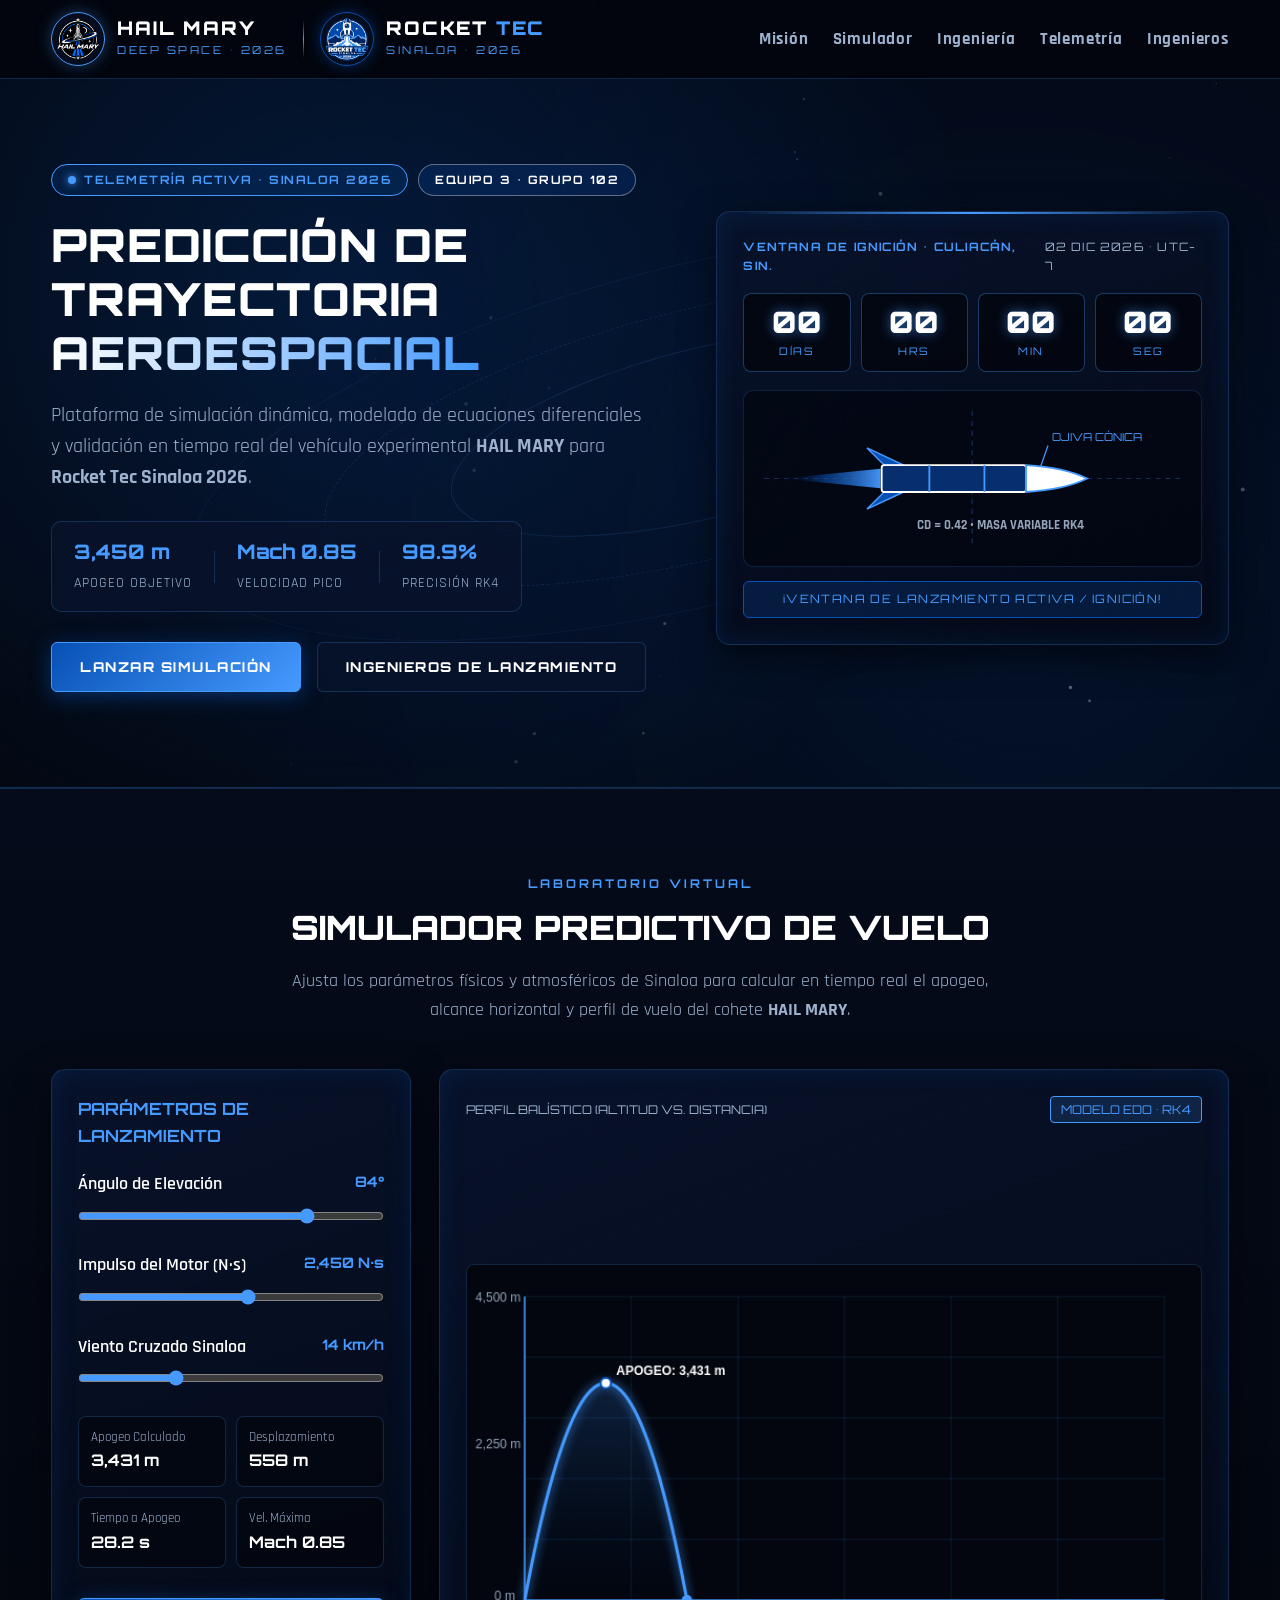
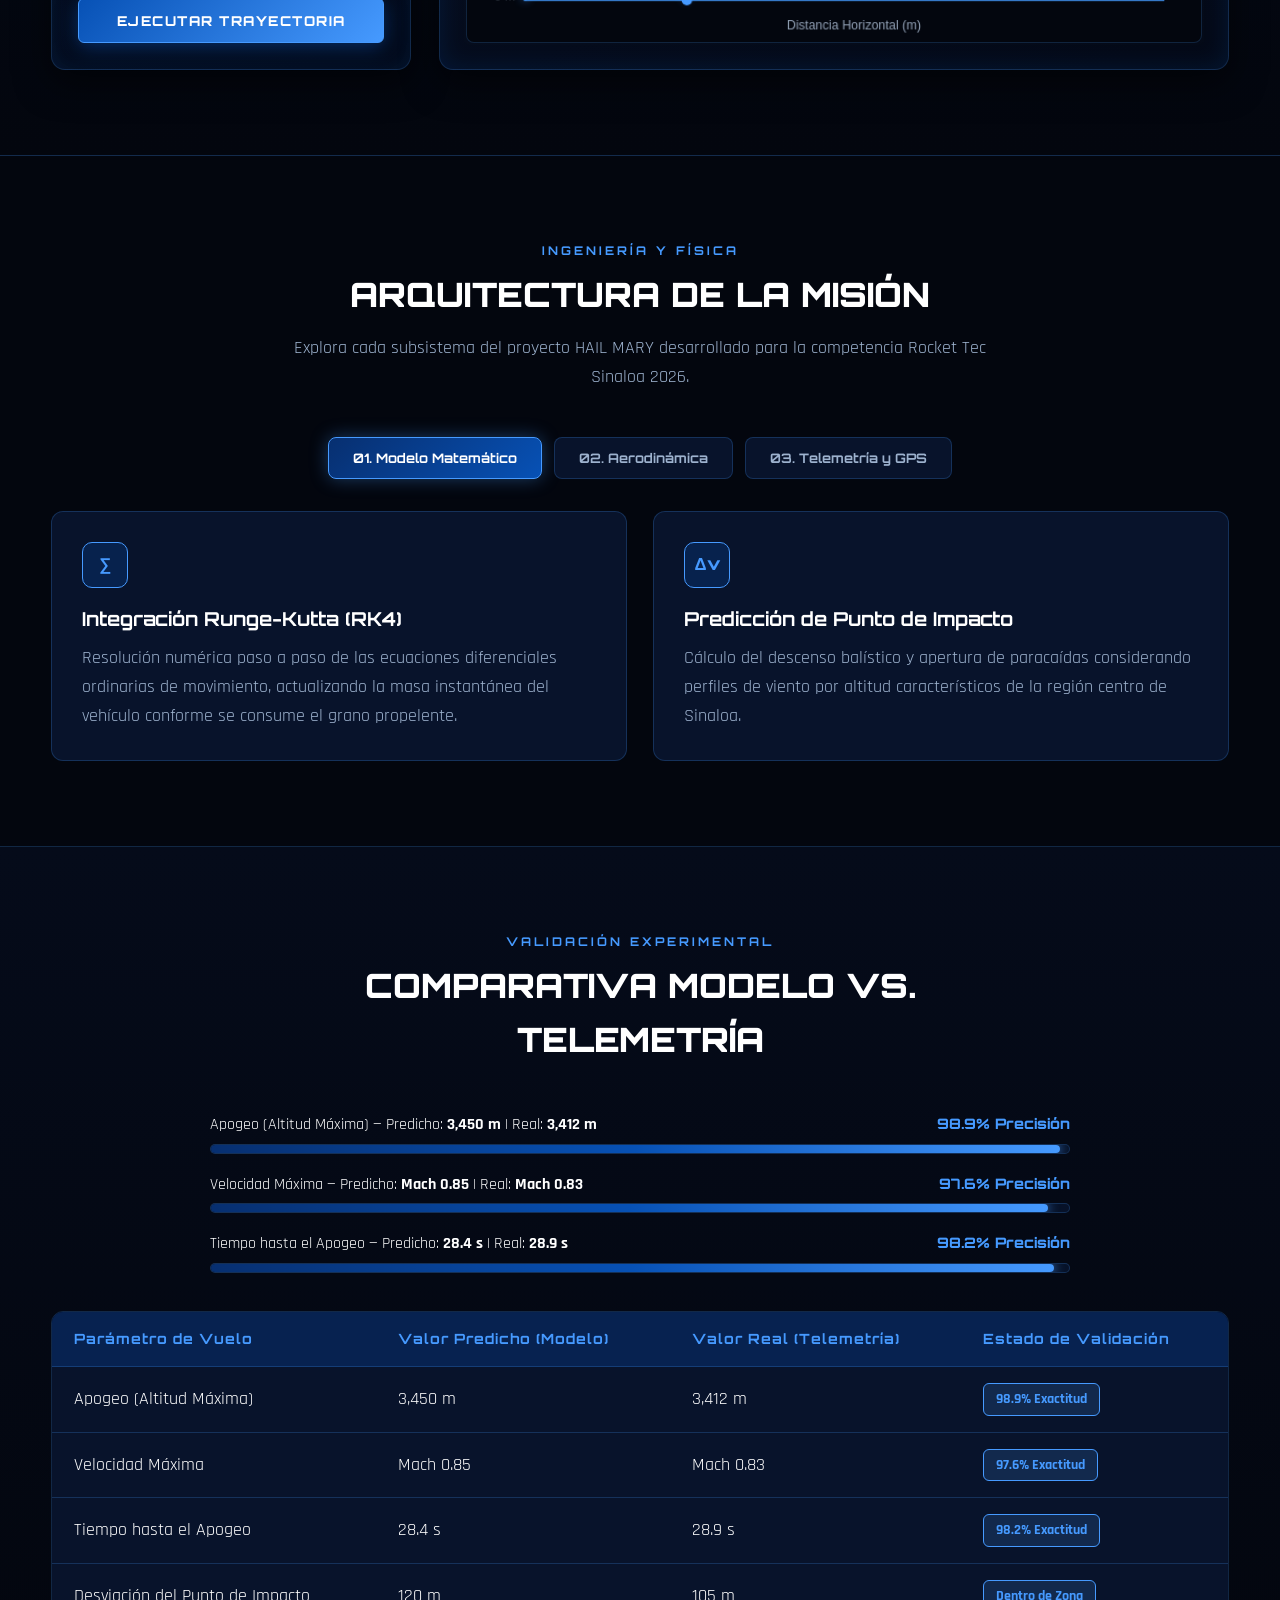
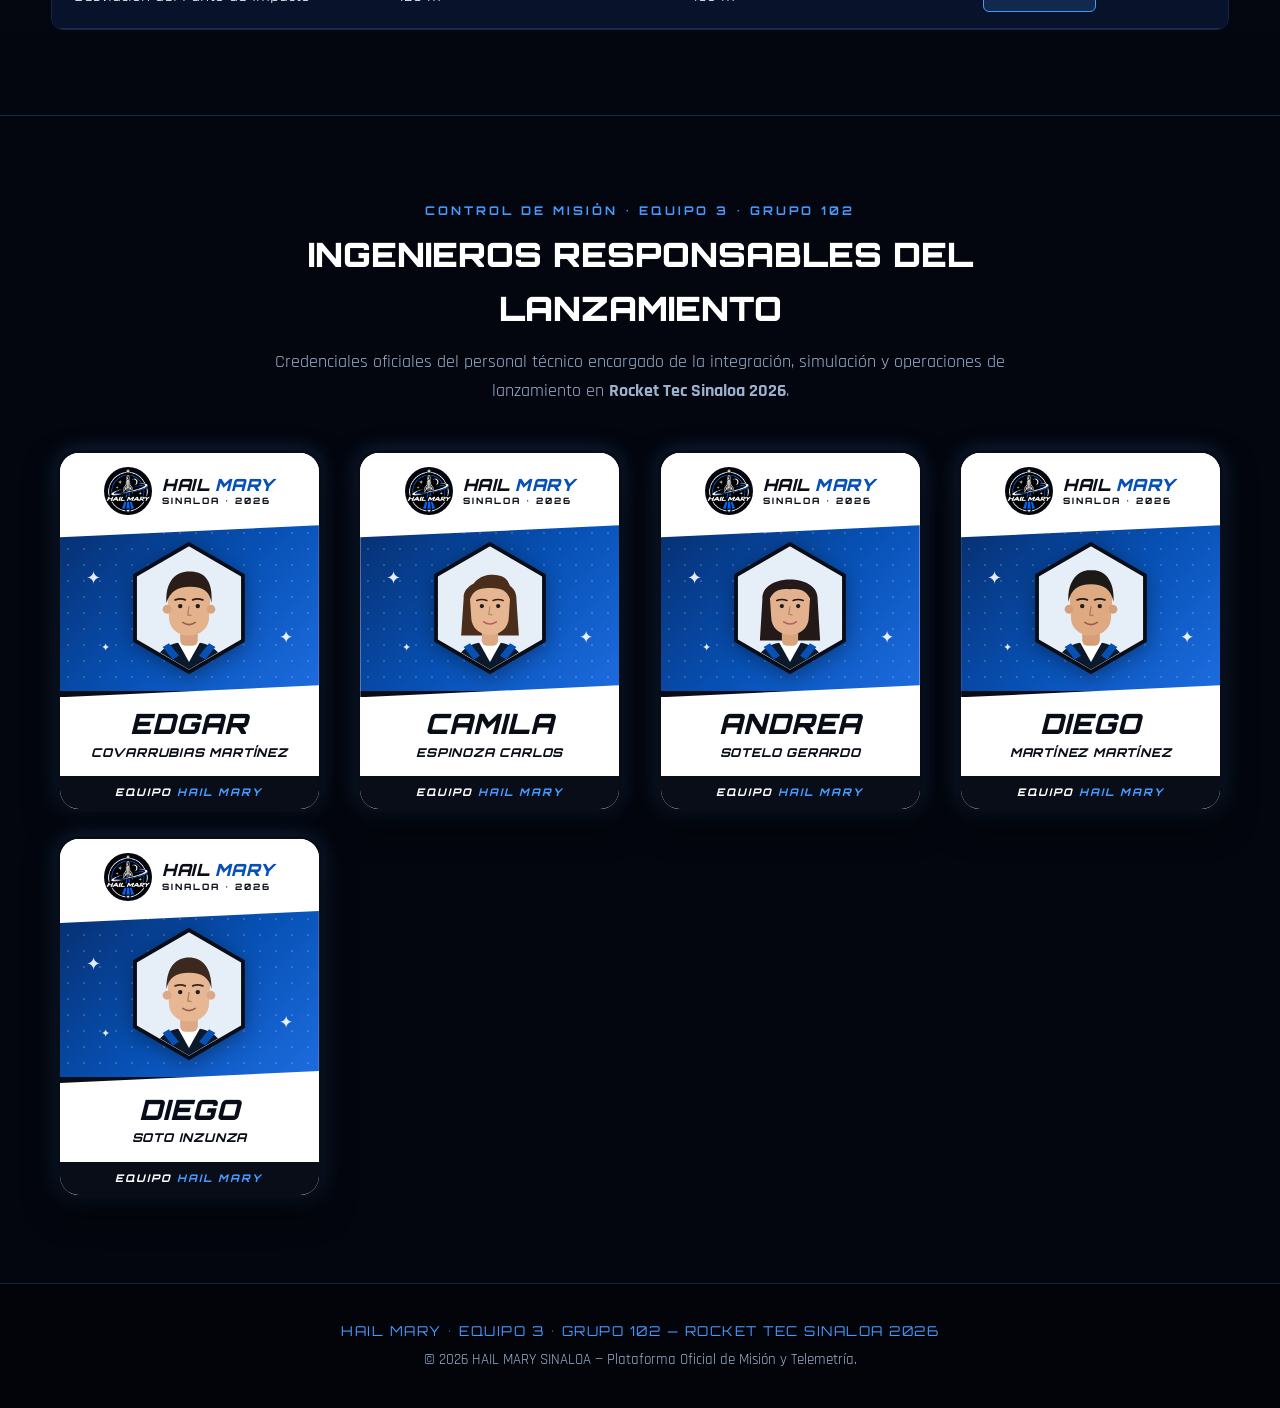
==== commit a5c8c1ae: "Add files via upload" ====
--- a/index.html
+++ b/index.html
@@ -7,7 +7,7 @@
     <link rel="stylesheet" href="styles.css">
     <link rel="preconnect" href="https://fonts.googleapis.com">
     <link rel="preconnect" href="https://fonts.gstatic.com" crossorigin>
-    <link href="https://fonts.googleapis.com/css2?family=Orbitron:wght@600;800;900&family=Rajdhani:wght@500;600;700&display=swap" rel="stylesheet">
+    <link href="https://fonts.googleapis.com/css2?family=Orbitron:wght@600;800;900&family=Rajdhani:ital,wght@0,500;0,600;0,700;1,700;1,800&display=swap" rel="stylesheet">
 </head>
 <body>
     <!-- FONDO ESPACIAL INTERACTIVO DE PARTÍCULAS Y ÓRBITAS -->
@@ -21,25 +21,19 @@
                 <a href="#inicio" class="brand" title="HAIL MARY Deep Space Mission 2026">
                     <div class="emblem-ring">
                         <img src="hail_mary_logo.png" alt="Logo Oficial HAIL MARY" class="emblem-img" onerror="this.style.display='none'; this.nextElementSibling.style.display='block';">
-                        <!-- Respaldo vectorial fiel al emblema oficial si aún no se sube hail_mary_logo.png -->
                         <svg viewBox="0 0 120 120" class="emblem-fallback" style="display:none;">
                             <circle cx="60" cy="60" r="54" fill="#03060E" stroke="#FFFFFF" stroke-width="2.5"/>
                             <circle cx="60" cy="60" r="49" fill="none" stroke="#0751B5" stroke-width="1.5"/>
-                            <!-- Estrellas y luna -->
                             <path d="M35 38 L37 43 L42 45 L37 47 L35 52 L33 47 L28 45 L33 43 Z" fill="#FFFFFF"/>
                             <path d="M84 68 L85.5 71 L88.5 72.5 L85.5 74 L84 77 L82.5 74 L79.5 72.5 L82.5 71 Z" fill="#FFFFFF"/>
                             <path d="M76 32 A10 10 0 1 1 72 48 A8 8 0 1 0 76 32 Z" fill="#FFFFFF"/>
-                            <!-- Estela azul -->
                             <polygon points="56,66 50,108 58,108" fill="#0751B5"/>
                             <polygon points="60,66 58,112 62,112" fill="#469AFF"/>
                             <polygon points="64,66 62,108 70,108" fill="#0751B5"/>
-                            <!-- Cohete central -->
                             <path d="M60 18 L67 34 L67 64 L53 64 L53 34 Z" fill="#FFFFFF" stroke="#03060E" stroke-width="1.5"/>
                             <path d="M53 50 L45 66 L53 62 Z" fill="#469AFF" stroke="#FFFFFF" stroke-width="1"/>
                             <path d="M67 50 L75 66 L67 62 Z" fill="#469AFF" stroke="#FFFFFF" stroke-width="1"/>
-                            <!-- Anillo orbital -->
                             <ellipse cx="60" cy="58" rx="48" ry="13" fill="none" stroke="#469AFF" stroke-width="3" transform="rotate(-14 60 58)"/>
-                            <!-- Texto HAIL MARY -->
                             <text x="60" y="81" text-anchor="middle" fill="#FFFFFF" font-family="Orbitron, sans-serif" font-weight="900" font-size="13" letter-spacing="1" stroke="#03060E" stroke-width="3" paint-order="stroke">HAIL MARY</text>
                         </svg>
                     </div>
@@ -68,7 +62,7 @@
                 <a href="#simulador">Simulador</a>
                 <a href="#arquitectura">Ingeniería</a>
                 <a href="#telemetria">Telemetría</a>
-                <a href="#equipo">Equipo</a>
+                <a href="#ingenieros">Ingenieros</a>
             </nav>
         </div>
     </header>
@@ -114,7 +108,7 @@
 
                 <div class="hero-actions">
                     <a href="#simulador" class="btn btn-primary">Lanzar Simulación</a>
-                    <a href="#telemetria" class="btn btn-secondary">Ver Datos de Vuelo</a>
+                    <a href="#ingenieros" class="btn btn-secondary">Ingenieros de Lanzamiento</a>
                 </div>
             </div>
 
@@ -155,24 +149,17 @@
                                     <stop offset="100%" stop-color="#03060E" stop-opacity="0"/>
                                 </linearGradient>
                             </defs>
-                            <!-- Retícula técnica -->
                             <line x1="10" y1="65" x2="350" y2="65" stroke="#1a2c54" stroke-dasharray="4 4" stroke-width="1"/>
                             <line x1="180" y1="10" x2="180" y2="120" stroke="#1a2c54" stroke-dasharray="4 4" stroke-width="1"/>
-                            <!-- Pluma de propulsión animada -->
                             <polygon points="105,57 25,65 105,73" fill="url(#thrusterGrad)" class="thruster-flame"/>
-                            <!-- Cuerpo del cohete horizontal estilizado -->
                             <g class="rocket-body-anim">
-                                <!-- Aletas -->
                                 <polygon points="108,54 94,40 124,54" fill="#0751B5" stroke="#469AFF" stroke-width="1.2"/>
                                 <polygon points="108,76 94,90 124,76" fill="#0751B5" stroke="#469AFF" stroke-width="1.2"/>
-                                <!-- Fuselaje -->
                                 <rect x="106" y="54" width="118" height="22" rx="2" fill="#072F70" stroke="#FFFFFF" stroke-width="1.5"/>
                                 <line x1="145" y1="54" x2="145" y2="76" stroke="#469AFF" stroke-width="1.5"/>
                                 <line x1="190" y1="54" x2="190" y2="76" stroke="#469AFF" stroke-width="1.5"/>
-                                <!-- Ojiva -->
                                 <path d="M224 54 Q256 56 274 65 Q256 74 224 76 Z" fill="#FFFFFF" stroke="#469AFF" stroke-width="1.5"/>
                             </g>
-                            <!-- Etiquetas técnicas -->
                             <text x="245" y="34" fill="#469AFF" font-family="Orbitron" font-size="9">OJIVA CÓNICA</text>
                             <line x1="242" y1="38" x2="236" y2="55" stroke="#469AFF" stroke-width="1"/>
                             <text x="135" y="106" fill="#94a3b8" font-family="Rajdhani" font-size="11" font-weight="700">CD = 0.42 • MASA VARIABLE RK4</text>
@@ -197,7 +184,6 @@
             </div>
 
             <div class="simulator-layout">
-                <!-- CONTROLES DEL SIMULADOR -->
                 <div class="sim-controls hud-panel">
                     <h3>Parámetros de Lanzamiento</h3>
 
@@ -247,7 +233,6 @@
                     <button id="btn-run-sim" class="btn btn-primary btn-full">Ejecutar Trayectoria</button>
                 </div>
 
-                <!-- LIENZO DE TRAYECTORIA -->
                 <div class="sim-viewport hud-panel">
                     <div class="viewport-topbar">
                         <span>PERFIL BALÍSTICO (ALTITUD VS. DISTANCIA)</span>
@@ -329,7 +314,6 @@
                 <h2 class="section-title">Comparativa Modelo vs. Telemetría</h2>
             </div>
 
-            <!-- BARRAS VISUALES DE PRECISIÓN -->
             <div class="metrics-bars">
                 <div class="metric-row">
                     <div class="metric-info">
@@ -395,19 +379,337 @@
         </div>
     </section>
 
-    <!-- EQUIPO Y CRÉDITOS -->
-    <section id="equipo" class="section">
+    <!-- NUEVO APARTADO: 5 GAFETES OFICIALES DE LOS INGENIEROS RESPONSABLES DEL LANZAMIENTO -->
+    <section id="ingenieros" class="section">
         <div class="container">
-            <div class="team-banner hud-panel">
-                <div class="team-logos">
-                    <img src="hail_mary_logo.png" alt="HAIL MARY" class="team-logo-img" onerror="this.style.display='none'">
-                    <img src="rocket_tec_logo.png" alt="Rocket Tec Sinaloa 2026" class="team-logo-img">
-                </div>
-                <div class="team-details">
-                    <span class="section-kicker">EQUIPO 3 • GRUPO 102</span>
-                    <h2>HAIL MARY — Astronautics & Trajectory Team</h2>
-                    <p>Proyecto desarrollado para <strong>Rocket Tec Sinaloa 2026</strong>, impulsando la divulgación científica y la ingeniería aeroespacial estudiantil en Sinaloa.</p>
-                </div>
+            <div class="section-header">
+                <span class="section-kicker">CONTROL DE MISIÓN • EQUIPO 3 • GRUPO 102</span>
+                <h2 class="section-title">Ingenieros Responsables del Lanzamiento</h2>
+                <p class="section-desc">Credenciales oficiales del personal técnico encargado de la integración, simulación y operaciones de lanzamiento en <strong>Rocket Tec Sinaloa 2026</strong>.</p>
+            </div>
+
+            <div class="badges-grid">
+                <!-- GAFETE 1: EDGAR COVARRUBIAS MARTÍNEZ (HOMBRE) -->
+                <article class="id-badge-card">
+                    <div class="id-badge-top">
+                        <div class="id-badge-emblem">
+                            <img src="hail_mary_logo.png" alt="HAIL MARY" onerror="this.style.display='none'; this.nextElementSibling.style.display='block';">
+                            <svg viewBox="0 0 120 120" style="display:none; width:100%; height:100%;">
+                                <circle cx="60" cy="60" r="54" fill="#03060E" stroke="#FFFFFF" stroke-width="3"/>
+                                <path d="M60 18 L67 34 L67 64 L53 64 L53 34 Z" fill="#FFFFFF"/>
+                                <ellipse cx="60" cy="58" rx="46" ry="12" fill="none" stroke="#469AFF" stroke-width="3.5" transform="rotate(-14 60 58)"/>
+                                <text x="60" y="82" text-anchor="middle" fill="#FFFFFF" font-family="Orbitron" font-weight="900" font-size="13">HAIL MARY</text>
+                            </svg>
+                        </div>
+                        <div class="id-badge-brand">
+                            <div class="id-brand-name">HAIL <span>MARY</span></div>
+                            <div class="id-brand-sub">SINALOA • 2026</div>
+                        </div>
+                    </div>
+
+                    <div class="id-badge-banner">
+                        <span class="star-dec s1">✦</span>
+                        <span class="star-dec s2">✦</span>
+                        <span class="star-dec s3">✦</span>
+                        <div class="hex-avatar-wrap">
+                            <svg viewBox="0 0 200 220" class="hex-avatar-svg">
+                                <polygon points="100,8 186,58 186,162 100,212 14,162 14,58" fill="#E6EEF8" stroke="#080D18" stroke-width="6"/>
+                                <defs>
+                                    <clipPath id="hexClip1">
+                                        <polygon points="100,12 182,60 182,160 100,208 18,160 18,60"/>
+                                    </clipPath>
+                                </defs>
+                                <!-- Avatar ilustrado masculino (estilo limpio vectorial sin foto) -->
+                                <g clip-path="url(#hexClip1)">
+                                    <!-- Traje aeroespacial -->
+                                    <path d="M42,212 C46,174 72,164 100,164 C128,164 154,174 158,212 Z" fill="#0B192C"/>
+                                    <polygon points="82,164 100,196 118,164" fill="#FFFFFF"/>
+                                    <path d="M68,166 L84,186 L74,192 L58,172 Z" fill="#0751B5"/>
+                                    <path d="M132,166 L116,186 L126,192 L142,172 Z" fill="#0751B5"/>
+                                    <!-- Cuello -->
+                                    <rect x="86" y="136" width="28" height="34" rx="8" fill="#D8A47F"/>
+                                    <!-- Rostro -->
+                                    <path d="M66,94 C66,64 134,64 134,94 L132,124 C132,144 116,154 100,154 C84,154 68,144 68,124 Z" fill="#E4B28C"/>
+                                    <!-- Orejas -->
+                                    <circle cx="65" cy="112" r="7" fill="#D8A47F"/>
+                                    <circle cx="135" cy="112" r="7" fill="#D8A47F"/>
+                                    <!-- Cabello corto masculino -->
+                                    <path d="M64,102 C62,64 82,50 104,52 C126,53 138,68 136,102 C133,84 124,76 102,76 C80,76 70,84 64,102 Z" fill="#2A1D17"/>
+                                    <!-- Cejas, ojos, nariz y sonrisa -->
+                                    <path d="M78,97 Q87,94 94,97" stroke="#2A1D17" stroke-width="3" fill="none" stroke-linecap="round"/>
+                                    <path d="M106,97 Q113,94 122,97" stroke="#2A1D17" stroke-width="3" fill="none" stroke-linecap="round"/>
+                                    <circle cx="86" cy="107" r="3.5" fill="#1E1E1E"/>
+                                    <circle cx="114" cy="107" r="3.5" fill="#1E1E1E"/>
+                                    <path d="M100,108 L98,121 L103,122" stroke="#B8825E" stroke-width="2.2" fill="none" stroke-linecap="round"/>
+                                    <path d="M90,133 Q100,140 110,133" stroke="#9E5B4B" stroke-width="2.5" fill="none" stroke-linecap="round"/>
+                                </g>
+                            </svg>
+                        </div>
+                    </div>
+
+                    <div class="id-badge-info">
+                        <div class="id-first-name">EDGAR</div>
+                        <div class="id-last-name">COVARRUBIAS MARTÍNEZ</div>
+                    </div>
+
+                    <div class="id-badge-footer">
+                        EQUIPO <span>HAIL MARY</span>
+                    </div>
+                </article>
+
+                <!-- GAFETE 2: CAMILA ESPINOZA CARLOS (MUJER - COMO EN LA FOTO) -->
+                <article class="id-badge-card">
+                    <div class="id-badge-top">
+                        <div class="id-badge-emblem">
+                            <img src="hail_mary_logo.png" alt="HAIL MARY" onerror="this.style.display='none'; this.nextElementSibling.style.display='block';">
+                            <svg viewBox="0 0 120 120" style="display:none; width:100%; height:100%;">
+                                <circle cx="60" cy="60" r="54" fill="#03060E" stroke="#FFFFFF" stroke-width="3"/>
+                                <path d="M60 18 L67 34 L67 64 L53 64 L53 34 Z" fill="#FFFFFF"/>
+                                <ellipse cx="60" cy="58" rx="46" ry="12" fill="none" stroke="#469AFF" stroke-width="3.5" transform="rotate(-14 60 58)"/>
+                                <text x="60" y="82" text-anchor="middle" fill="#FFFFFF" font-family="Orbitron" font-weight="900" font-size="13">HAIL MARY</text>
+                            </svg>
+                        </div>
+                        <div class="id-badge-brand">
+                            <div class="id-brand-name">HAIL <span>MARY</span></div>
+                            <div class="id-brand-sub">SINALOA • 2026</div>
+                        </div>
+                    </div>
+
+                    <div class="id-badge-banner">
+                        <span class="star-dec s1">✦</span>
+                        <span class="star-dec s2">✦</span>
+                        <span class="star-dec s3">✦</span>
+                        <div class="hex-avatar-wrap">
+                            <svg viewBox="0 0 200 220" class="hex-avatar-svg">
+                                <polygon points="100,8 186,58 186,162 100,212 14,162 14,58" fill="#E6EEF8" stroke="#080D18" stroke-width="6"/>
+                                <defs>
+                                    <clipPath id="hexClip2">
+                                        <polygon points="100,12 182,60 182,160 100,208 18,160 18,60"/>
+                                    </clipPath>
+                                </defs>
+                                <!-- Avatar femenino idéntico a la referencia (cabello castaño medio) -->
+                                <g clip-path="url(#hexClip2)">
+                                    <!-- Cabello trasero -->
+                                    <path d="M58,95 C56,56 144,56 142,95 L146,154 L54,154 Z" fill="#4A2E1B"/>
+                                    <!-- Traje aeroespacial -->
+                                    <path d="M42,212 C46,174 72,164 100,164 C128,164 154,174 158,212 Z" fill="#0B192C"/>
+                                    <polygon points="82,164 100,196 118,164" fill="#FFFFFF"/>
+                                    <path d="M68,166 L84,186 L74,192 L58,172 Z" fill="#0751B5"/>
+                                    <path d="M132,166 L116,186 L126,192 L142,172 Z" fill="#0751B5"/>
+                                    <!-- Cuello -->
+                                    <rect x="87" y="136" width="26" height="34" rx="8" fill="#DDA984"/>
+                                    <!-- Rostro -->
+                                    <path d="M68,94 C68,66 132,66 132,94 L130,124 C130,143 115,153 100,153 C85,153 70,143 70,124 Z" fill="#E6B692"/>
+                                    <!-- Flequillo / cabello frontal -->
+                                    <path d="M66,102 C66,64 90,54 114,58 C130,61 136,76 134,104 C130,84 122,78 100,78 C78,78 72,84 66,102 Z" fill="#4A2E1B"/>
+                                    <!-- Cejas, ojos, nariz y sonrisa -->
+                                    <path d="M79,98 Q87,95 95,98" stroke="#362012" stroke-width="2.6" fill="none" stroke-linecap="round"/>
+                                    <path d="M105,98 Q113,95 121,98" stroke="#362012" stroke-width="2.6" fill="none" stroke-linecap="round"/>
+                                    <circle cx="87" cy="107" r="3.4" fill="#1E1E1E"/>
+                                    <circle cx="113" cy="107" r="3.4" fill="#1E1E1E"/>
+                                    <path d="M100,108 L98,120 L103,121" stroke="#BC8764" stroke-width="2" fill="none" stroke-linecap="round"/>
+                                    <path d="M90,132 Q100,139 110,132" stroke="#B85C5C" stroke-width="2.5" fill="none" stroke-linecap="round"/>
+                                </g>
+                            </svg>
+                        </div>
+                    </div>
+
+                    <div class="id-badge-info">
+                        <div class="id-first-name">CAMILA</div>
+                        <div class="id-last-name">ESPINOZA CARLOS</div>
+                    </div>
+
+                    <div class="id-badge-footer">
+                        EQUIPO <span>HAIL MARY</span>
+                    </div>
+                </article>
+
+                <!-- GAFETE 3: ANDREA SOTELO GERARDO (MUJER) -->
+                <article class="id-badge-card">
+                    <div class="id-badge-top">
+                        <div class="id-badge-emblem">
+                            <img src="hail_mary_logo.png" alt="HAIL MARY" onerror="this.style.display='none'; this.nextElementSibling.style.display='block';">
+                            <svg viewBox="0 0 120 120" style="display:none; width:100%; height:100%;">
+                                <circle cx="60" cy="60" r="54" fill="#03060E" stroke="#FFFFFF" stroke-width="3"/>
+                                <path d="M60 18 L67 34 L67 64 L53 64 L53 34 Z" fill="#FFFFFF"/>
+                                <ellipse cx="60" cy="58" rx="46" ry="12" fill="none" stroke="#469AFF" stroke-width="3.5" transform="rotate(-14 60 58)"/>
+                                <text x="60" y="82" text-anchor="middle" fill="#FFFFFF" font-family="Orbitron" font-weight="900" font-size="13">HAIL MARY</text>
+                            </svg>
+                        </div>
+                        <div class="id-badge-brand">
+                            <div class="id-brand-name">HAIL <span>MARY</span></div>
+                            <div class="id-brand-sub">SINALOA • 2026</div>
+                        </div>
+                    </div>
+
+                    <div class="id-badge-banner">
+                        <span class="star-dec s1">✦</span>
+                        <span class="star-dec s2">✦</span>
+                        <span class="star-dec s3">✦</span>
+                        <div class="hex-avatar-wrap">
+                            <svg viewBox="0 0 200 220" class="hex-avatar-svg">
+                                <polygon points="100,8 186,58 186,162 100,212 14,162 14,58" fill="#E6EEF8" stroke="#080D18" stroke-width="6"/>
+                                <defs>
+                                    <clipPath id="hexClip3">
+                                        <polygon points="100,12 182,60 182,160 100,208 18,160 18,60"/>
+                                    </clipPath>
+                                </defs>
+                                <!-- Avatar femenino (cabello oscuro recogido/largo) -->
+                                <g clip-path="url(#hexClip3)">
+                                    <path d="M56,96 C54,54 146,54 144,96 L148,162 L52,162 Z" fill="#231918"/>
+                                    <path d="M42,212 C46,174 72,164 100,164 C128,164 154,174 158,212 Z" fill="#0B192C"/>
+                                    <polygon points="82,164 100,196 118,164" fill="#FFFFFF"/>
+                                    <path d="M68,166 L84,186 L74,192 L58,172 Z" fill="#0751B5"/>
+                                    <path d="M132,166 L116,186 L126,192 L142,172 Z" fill="#0751B5"/>
+                                    <rect x="87" y="136" width="26" height="34" rx="8" fill="#D9A37E"/>
+                                    <path d="M68,94 C68,66 132,66 132,94 L130,124 C130,143 115,153 100,153 C85,153 70,143 70,124 Z" fill="#E3B18D"/>
+                                    <path d="M66,100 C68,66 96,58 100,74 C104,58 132,66 134,100 C128,82 116,78 100,80 C84,78 72,82 66,100 Z" fill="#231918"/>
+                                    <path d="M79,98 Q87,95 95,98" stroke="#1E1413" stroke-width="2.6" fill="none" stroke-linecap="round"/>
+                                    <path d="M105,98 Q113,95 121,98" stroke="#1E1413" stroke-width="2.6" fill="none" stroke-linecap="round"/>
+                                    <circle cx="87" cy="107" r="3.4" fill="#1E1E1E"/>
+                                    <circle cx="113" cy="107" r="3.4" fill="#1E1E1E"/>
+                                    <path d="M100,108 L98,120 L103,121" stroke="#B6805E" stroke-width="2" fill="none" stroke-linecap="round"/>
+                                    <path d="M90,132 Q100,139 110,132" stroke="#B85C5C" stroke-width="2.5" fill="none" stroke-linecap="round"/>
+                                </g>
+                            </svg>
+                        </div>
+                    </div>
+
+                    <div class="id-badge-info">
+                        <div class="id-first-name">ANDREA</div>
+                        <div class="id-last-name">SOTELO GERARDO</div>
+                    </div>
+
+                    <div class="id-badge-footer">
+                        EQUIPO <span>HAIL MARY</span>
+                    </div>
+                </article>
+
+                <!-- GAFETE 4: DIEGO MARTÍNEZ MARTÍNEZ (HOMBRE) -->
+                <article class="id-badge-card">
+                    <div class="id-badge-top">
+                        <div class="id-badge-emblem">
+                            <img src="hail_mary_logo.png" alt="HAIL MARY" onerror="this.style.display='none'; this.nextElementSibling.style.display='block';">
+                            <svg viewBox="0 0 120 120" style="display:none; width:100%; height:100%;">
+                                <circle cx="60" cy="60" r="54" fill="#03060E" stroke="#FFFFFF" stroke-width="3"/>
+                                <path d="M60 18 L67 34 L67 64 L53 64 L53 34 Z" fill="#FFFFFF"/>
+                                <ellipse cx="60" cy="58" rx="46" ry="12" fill="none" stroke="#469AFF" stroke-width="3.5" transform="rotate(-14 60 58)"/>
+                                <text x="60" y="82" text-anchor="middle" fill="#FFFFFF" font-family="Orbitron" font-weight="900" font-size="13">HAIL MARY</text>
+                            </svg>
+                        </div>
+                        <div class="id-badge-brand">
+                            <div class="id-brand-name">HAIL <span>MARY</span></div>
+                            <div class="id-brand-sub">SINALOA • 2026</div>
+                        </div>
+                    </div>
+
+                    <div class="id-badge-banner">
+                        <span class="star-dec s1">✦</span>
+                        <span class="star-dec s2">✦</span>
+                        <span class="star-dec s3">✦</span>
+                        <div class="hex-avatar-wrap">
+                            <svg viewBox="0 0 200 220" class="hex-avatar-svg">
+                                <polygon points="100,8 186,58 186,162 100,212 14,162 14,58" fill="#E6EEF8" stroke="#080D18" stroke-width="6"/>
+                                <defs>
+                                    <clipPath id="hexClip4">
+                                        <polygon points="100,12 182,60 182,160 100,208 18,160 18,60"/>
+                                    </clipPath>
+                                </defs>
+                                <!-- Avatar masculino 2 -->
+                                <g clip-path="url(#hexClip4)">
+                                    <path d="M42,212 C46,174 72,164 100,164 C128,164 154,174 158,212 Z" fill="#0B192C"/>
+                                    <polygon points="82,164 100,196 118,164" fill="#FFFFFF"/>
+                                    <path d="M68,166 L84,186 L74,192 L58,172 Z" fill="#0751B5"/>
+                                    <path d="M132,166 L116,186 L126,192 L142,172 Z" fill="#0751B5"/>
+                                    <rect x="86" y="136" width="28" height="34" rx="8" fill="#D59E78"/>
+                                    <path d="M66,94 C66,64 134,64 134,94 L132,124 C132,144 116,154 100,154 C84,154 68,144 68,124 Z" fill="#DFA982"/>
+                                    <circle cx="65" cy="112" r="7" fill="#D59E78"/>
+                                    <circle cx="135" cy="112" r="7" fill="#D59E78"/>
+                                    <!-- Cabello con volumen superior -->
+                                    <path d="M64,100 C62,62 84,48 100,50 C118,48 138,62 136,100 C132,80 120,72 100,72 C80,72 68,80 64,100 Z" fill="#1C1917"/>
+                                    <path d="M78,97 Q87,94 94,97" stroke="#1C1917" stroke-width="3" fill="none" stroke-linecap="round"/>
+                                    <path d="M106,97 Q113,94 122,97" stroke="#1C1917" stroke-width="3" fill="none" stroke-linecap="round"/>
+                                    <circle cx="86" cy="107" r="3.5" fill="#1E1E1E"/>
+                                    <circle cx="114" cy="107" r="3.5" fill="#1E1E1E"/>
+                                    <path d="M100,108 L98,121 L103,122" stroke="#B47C58" stroke-width="2.2" fill="none" stroke-linecap="round"/>
+                                    <path d="M90,133 Q100,140 110,133" stroke="#9E5B4B" stroke-width="2.5" fill="none" stroke-linecap="round"/>
+                                </g>
+                            </svg>
+                        </div>
+                    </div>
+
+                    <div class="id-badge-info">
+                        <div class="id-first-name">DIEGO</div>
+                        <div class="id-last-name">MARTÍNEZ MARTÍNEZ</div>
+                    </div>
+
+                    <div class="id-badge-footer">
+                        EQUIPO <span>HAIL MARY</span>
+                    </div>
+                </article>
+
+                <!-- GAFETE 5: DIEGO SOTO INZUNZA (HOMBRE) -->
+                <article class="id-badge-card">
+                    <div class="id-badge-top">
+                        <div class="id-badge-emblem">
+                            <img src="hail_mary_logo.png" alt="HAIL MARY" onerror="this.style.display='none'; this.nextElementSibling.style.display='block';">
+                            <svg viewBox="0 0 120 120" style="display:none; width:100%; height:100%;">
+                                <circle cx="60" cy="60" r="54" fill="#03060E" stroke="#FFFFFF" stroke-width="3"/>
+                                <path d="M60 18 L67 34 L67 64 L53 64 L53 34 Z" fill="#FFFFFF"/>
+                                <ellipse cx="60" cy="58" rx="46" ry="12" fill="none" stroke="#469AFF" stroke-width="3.5" transform="rotate(-14 60 58)"/>
+                                <text x="60" y="82" text-anchor="middle" fill="#FFFFFF" font-family="Orbitron" font-weight="900" font-size="13">HAIL MARY</text>
+                            </svg>
+                        </div>
+                        <div class="id-badge-brand">
+                            <div class="id-brand-name">HAIL <span>MARY</span></div>
+                            <div class="id-brand-sub">SINALOA • 2026</div>
+                        </div>
+                    </div>
+
+                    <div class="id-badge-banner">
+                        <span class="star-dec s1">✦</span>
+                        <span class="star-dec s2">✦</span>
+                        <span class="star-dec s3">✦</span>
+                        <div class="hex-avatar-wrap">
+                            <svg viewBox="0 0 200 220" class="hex-avatar-svg">
+                                <polygon points="100,8 186,58 186,162 100,212 14,162 14,58" fill="#E6EEF8" stroke="#080D18" stroke-width="6"/>
+                                <defs>
+                                    <clipPath id="hexClip5">
+                                        <polygon points="100,12 182,60 182,160 100,208 18,160 18,60"/>
+                                    </clipPath>
+                                </defs>
+                                <!-- Avatar masculino 3 -->
+                                <g clip-path="url(#hexClip5)">
+                                    <path d="M42,212 C46,174 72,164 100,164 C128,164 154,174 158,212 Z" fill="#0B192C"/>
+                                    <polygon points="82,164 100,196 118,164" fill="#FFFFFF"/>
+                                    <path d="M68,166 L84,186 L74,192 L58,172 Z" fill="#0751B5"/>
+                                    <path d="M132,166 L116,186 L126,192 L142,172 Z" fill="#0751B5"/>
+                                    <rect x="86" y="136" width="28" height="34" rx="8" fill="#DCA984"/>
+                                    <path d="M66,94 C66,64 134,64 134,94 L132,124 C132,144 116,154 100,154 C84,154 68,144 68,124 Z" fill="#E7B794"/>
+                                    <circle cx="65" cy="112" r="7" fill="#DCA984"/>
+                                    <circle cx="135" cy="112" r="7" fill="#DCA984"/>
+                                    <!-- Cabello castaño corto -->
+                                    <path d="M64,102 C64,66 80,52 100,52 C120,52 136,66 136,102 C132,84 122,76 100,76 C78,76 68,84 64,102 Z" fill="#3B281E"/>
+                                    <path d="M78,97 Q87,94 94,97" stroke="#3B281E" stroke-width="3" fill="none" stroke-linecap="round"/>
+                                    <path d="M106,97 Q113,94 122,97" stroke="#3B281E" stroke-width="3" fill="none" stroke-linecap="round"/>
+                                    <circle cx="86" cy="107" r="3.5" fill="#1E1E1E"/>
+                                    <circle cx="114" cy="107" r="3.5" fill="#1E1E1E"/>
+                                    <path d="M100,108 L98,121 L103,122" stroke="#B8825E" stroke-width="2.2" fill="none" stroke-linecap="round"/>
+                                    <path d="M90,133 Q100,140 110,133" stroke="#9E5B4B" stroke-width="2.5" fill="none" stroke-linecap="round"/>
+                                </g>
+                            </svg>
+                        </div>
+                    </div>
+
+                    <div class="id-badge-info">
+                        <div class="id-first-name">DIEGO</div>
+                        <div class="id-last-name">SOTO INZUNZA</div>
+                    </div>
+
+                    <div class="id-badge-footer">
+                        EQUIPO <span>HAIL MARY</span>
+                    </div>
+                </article>
             </div>
         </div>
     </section>
@@ -440,7 +742,7 @@
         updateCountdown();
         setInterval(updateCountdown, 1000);
 
-        // 2. FONDO DE ESTRELLAS SUTIL (IDENTIDAD ESPACIAL HAIL MARY)
+        // 2. FONDO DE ESTRELLAS SUTIL
         const starCanvas = document.getElementById("starfield-canvas");
         const sCtx = starCanvas.getContext("2d");
         let stars = [];
@@ -516,7 +818,6 @@
 
             tCtx.clearRect(0, 0, w, h);
 
-            // Grid de telemetría
             tCtx.strokeStyle = "rgba(70, 154, 255, 0.14)";
             tCtx.lineWidth = 1;
             for (let i = 0; i <= 5; i++) {
@@ -534,7 +835,6 @@
                 tCtx.stroke();
             }
 
-            // Ejes principales
             tCtx.strokeStyle = "#469AFF";
             tCtx.lineWidth = 1.5;
             tCtx.beginPath();
@@ -543,7 +843,6 @@
             tCtx.lineTo(w - padR, h - padB);
             tCtx.stroke();
 
-            // Etiquetas de ejes
             tCtx.fillStyle = "#94a3b8";
             tCtx.font = "12px Rajdhani, sans-serif";
             tCtx.fillText("4,500 m", 8, padT + 5);
@@ -556,11 +855,9 @@
             const normH = Math.min(apogee / maxAlt, 0.96);
             const normW = Math.min(Math.max(range / maxDist, 0.18), 0.95);
 
-            // Curva parabólica asimétrica (ascenso propulsado + descenso con paracaídas)
             const steps = 100;
             const maxStep = Math.floor(steps * progress);
 
-            // Relleno degradado bajo la trayectoria
             const grad = tCtx.createLinearGradient(0, padT, 0, h - padB);
             grad.addColorStop(0, "rgba(70, 154, 255, 0.32)");
             grad.addColorStop(1, "rgba(7, 47, 112, 0.02)");
@@ -587,7 +884,6 @@
             tCtx.fillStyle = grad;
             tCtx.fill();
 
-            // Línea de trayectoria brillante
             tCtx.beginPath();
             for (let i = 0; i <= maxStep; i++) {
                 const t = i / steps;
@@ -603,7 +899,6 @@
             tCtx.stroke();
             tCtx.shadowBlur = 0;
 
-            // Marcador de Apogeo
             if (maxStep >= 50) {
                 tCtx.beginPath();
                 tCtx.arc(apexX, apexY, 5, 0, Math.PI * 2);
@@ -618,7 +913,6 @@
                 tCtx.fillText("APOGEO: " + apogee.toLocaleString("es-MX") + " m", Math.min(apexX + 10, w - 165), Math.max(apexY - 8, 22));
             }
 
-            // Punto actual del cohete
             tCtx.beginPath();
             tCtx.arc(lastX, lastY, 5, 0, Math.PI * 2);
             tCtx.fillStyle = "#469AFF";
--- a/styles.css
+++ b/styles.css
@@ -57,7 +57,7 @@
 }
 
 /* ==========================================================================
-   NAVBAR CON EMBLEMAS DUALES OFICIALES (HAIL MARY + ROCKET TEC SINALOA)
+   NAVBAR CON EMBLEMAS DUALES OFICIALES
    ========================================================================== */
 .navbar {
     background: rgba(3, 6, 14, 0.88);
@@ -194,7 +194,6 @@
     overflow: hidden;
 }
 
-/* Órbitas inspiradas en el anillo del emblema HAIL MARY */
 .orbital-rings {
     position: absolute;
     top: 50%;
@@ -378,7 +377,7 @@
     margin-top: 10px;
 }
 
-/* TARJETA HUD DERECHA (CUENTA REGRESIVA + VECTOR COHETE) */
+/* TARJETA HUD DERECHA */
 .hud-card, .hud-panel {
     background: linear-gradient(160deg, rgba(8, 19, 43, 0.92) 0%, rgba(4, 10, 24, 0.96) 100%);
     border: 1px solid var(--border-line);
@@ -805,43 +804,187 @@
 }
 
 /* ==========================================================================
-   BANNER EQUIPO Y FOOTER
+   APARTADO DE 5 GAFETES OFICIALES (ESTILO ID HAIL MARY SINALOA 2026)
    ========================================================================== */
-.team-banner {
-    display: flex;
-    align-items: center;
-    justify-content: space-between;
-    gap: 30px;
-    flex-wrap: wrap;
-}
-
-.team-logos {
-    display: flex;
-    align-items: center;
-    gap: 18px;
-}
-
-.team-logo-img {
-    width: 74px;
-    height: 74px;
-    object-fit: contain;
+.badges-grid {
+    display: grid;
+    grid-template-columns: repeat(auto-fit, minmax(230px, 1fr));
+    gap: 24px;
+    justify-items: center;
+}
+
+.id-badge-card {
+    width: 100%;
+    max-width: 265px;
+    background: #FFFFFF;
+    color: #080D18;
+    border: 3.5px solid #080D18;
+    border-radius: 22px;
+    overflow: hidden;
+    box-shadow: 0 14px 32px rgba(0, 0, 0, 0.6), 0 0 22px rgba(70, 154, 255, 0.25);
+    display: flex;
+    flex-direction: column;
+    transition: transform 0.35s cubic-bezier(0.175, 0.885, 0.32, 1.275), box-shadow 0.35s ease;
+}
+
+.id-badge-card:hover {
+    transform: translateY(-10px) scale(1.02);
+    box-shadow: 0 20px 42px rgba(7, 81, 181, 0.5), 0 0 28px rgba(70, 154, 255, 0.55);
+}
+
+/* Cabecera blanca del gafete */
+.id-badge-top {
+    display: flex;
+    align-items: center;
+    justify-content: center;
+    gap: 10px;
+    padding: 14px 12px 10px 12px;
+    background: #FFFFFF;
+}
+
+.id-badge-emblem {
+    width: 48px;
+    height: 48px;
     border-radius: 50%;
-    border: 1.5px solid var(--sky-blue);
-    padding: 4px;
     background: #03060E;
-}
-
-.team-details h2 {
-    font-family: var(--font-display);
-    font-size: 1.5rem;
-    margin-bottom: 6px;
-}
-
-.team-details p {
-    color: var(--text-muted);
-    max-width: 680px;
-}
-
+    overflow: hidden;
+    flex-shrink: 0;
+    display: flex;
+    align-items: center;
+    justify-content: center;
+}
+
+.id-badge-emblem img {
+    width: 100%;
+    height: 100%;
+    object-fit: cover;
+}
+
+.id-badge-brand {
+    text-align: left;
+    line-height: 1;
+}
+
+.id-brand-name {
+    font-family: var(--font-display);
+    font-weight: 900;
+    font-style: italic;
+    font-size: 1.05rem;
+    color: #080D18;
+    letter-spacing: 0.5px;
+}
+
+.id-brand-name span {
+    color: #0751B5;
+}
+
+.id-brand-sub {
+    font-family: var(--font-display);
+    font-weight: 800;
+    font-size: 0.55rem;
+    letter-spacing: 2px;
+    color: #080D18;
+    margin-top: 4px;
+}
+
+/* Franja diagonal azul espacial con estrellas y hexágono */
+.id-badge-banner {
+    position: relative;
+    background: linear-gradient(135deg, #072F70 0%, #0751B5 52%, #1D6CE0 100%);
+    padding: 14px 0;
+    display: flex;
+    align-items: center;
+    justify-content: center;
+    clip-path: polygon(0 7%, 100% 0%, 100% 93%, 0% 100%);
+    border-bottom: 6px solid #080D18;
+}
+
+.id-badge-banner::before {
+    content: '';
+    position: absolute;
+    inset: 0;
+    background-image: radial-gradient(rgba(255, 255, 255, 0.16) 1px, transparent 1px);
+    background-size: 16px 16px;
+    pointer-events: none;
+}
+
+.star-dec {
+    position: absolute;
+    color: #FFFFFF;
+    font-size: 0.85rem;
+    opacity: 0.9;
+    pointer-events: none;
+}
+
+.star-dec.s1 { top: 24%; left: 10%; font-size: 1.1rem; }
+.star-dec.s2 { bottom: 20%; left: 16%; font-size: 0.7rem; }
+.star-dec.s3 { bottom: 24%; right: 10%; font-size: 1.05rem; }
+
+.hex-avatar-wrap {
+    width: 126px;
+    height: 138px;
+    position: relative;
+    z-index: 2;
+    filter: drop-shadow(0 4px 10px rgba(0, 0, 0, 0.35));
+}
+
+.hex-avatar-svg {
+    width: 100%;
+    height: 100%;
+    display: block;
+}
+
+/* Nombre y apellidos en tipografía geométrica itálica */
+.id-badge-info {
+    padding: 12px 10px 14px 10px;
+    text-align: center;
+    background: #FFFFFF;
+    flex-grow: 1;
+    display: flex;
+    flex-direction: column;
+    justify-content: center;
+}
+
+.id-first-name {
+    font-family: var(--font-display);
+    font-weight: 900;
+    font-style: italic;
+    font-size: 1.75rem;
+    line-height: 1.05;
+    color: #080D18;
+    letter-spacing: 1px;
+}
+
+.id-last-name {
+    font-family: var(--font-display);
+    font-weight: 800;
+    font-style: italic;
+    font-size: 0.76rem;
+    color: #080D18;
+    letter-spacing: 0.8px;
+    margin-top: 4px;
+}
+
+/* Barra inferior negra */
+.id-badge-footer {
+    background: #080D18;
+    color: #FFFFFF;
+    font-family: var(--font-display);
+    font-weight: 800;
+    font-style: italic;
+    font-size: 0.66rem;
+    letter-spacing: 2px;
+    text-align: center;
+    padding: 8px 6px;
+}
+
+.id-badge-footer span {
+    color: #469AFF;
+}
+
+/* ==========================================================================
+   FOOTER
+   ========================================================================== */
 .footer {
     border-top: 1px solid var(--border-line);
     padding: 36px 0;
